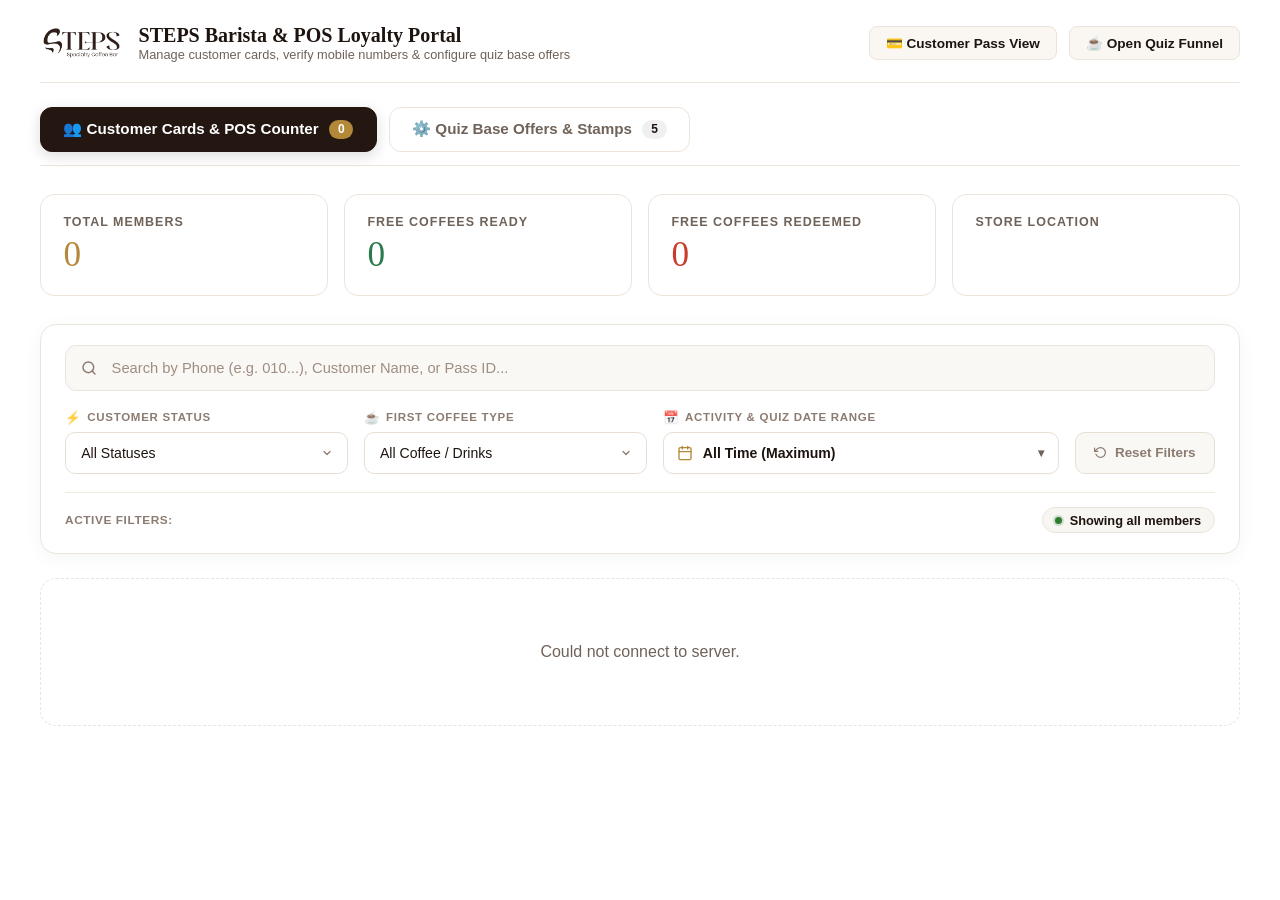
==== admin.html @ a119cd67 "feat: STEPS Coffee Bar Quiz Funnel & Loyalty Portal production codebase" ====
<!doctype html>
<html lang="en">
<head>
    <meta charset="utf-8">
    <meta name="viewport" content="width=device-width, initial-scale=1, maximum-scale=1, viewport-fit=cover">
    <meta name="apple-mobile-web-app-capable" content="yes">
    <meta name="theme-color" content="#ffffff">
    <title>Barista POS & Loyalty Admin | STEPS Coffee</title>
    <link rel="icon" type="image/png" href="assets/images/favicon.png">
    <style>
        :root {
            --bg: #ffffff;
            --surface: #ffffff;
            --surface-hover: #faf7f2;
            --surface-card: #ffffff;
            --border: #ece4da;
            --gold: #b38838;
            --gold-light: #dfba73;
            --gold-gradient: linear-gradient(135deg, #dfba73 0%, #c5a059 50%, #9e7a36 100%);
            --text: #1e140f;
            --text-muted: #6f6259;
            --green: #2b7a4b;
            --red: #c93b2b;
            --sans: Inter, -apple-system, BlinkMacSystemFont, "Segoe UI", Roboto, Helvetica, Arial, sans-serif;
            --serif: Georgia, "Times New Roman", serif;
        }

        * { box-sizing: border-box; margin: 0; padding: 0; }
        html {
            width: 100%;
            max-width: 100vw;
            overflow-x: hidden;
        }
        body {
            font-family: var(--sans);
            background: var(--bg);
            color: var(--text);
            min-height: 100vh;
            padding: 1.5rem;
            width: 100%;
            max-width: 100vw;
            overflow-x: hidden;
            -webkit-font-smoothing: antialiased;
        }

        .admin-header {
            max-width: 1200px;
            margin: 0 auto 1.5rem;
            display: flex;
            align-items: center;
            justify-content: space-between;
            flex-wrap: wrap;
            gap: 1rem;
            padding-bottom: 1.25rem;
            border-bottom: 1px solid var(--border);
        }

        .admin-brand {
            display: flex;
            align-items: center;
            gap: 1rem;
        }

        .admin-brand img {
            height: 36px;
            width: auto;
            max-width: 120px;
            object-fit: contain;
            display: block;
        }

        .admin-brand h1 {
            font-size: 1.25rem;
            font-weight: 700;
            color: var(--text);
            font-family: var(--serif);
        }

        .admin-brand p {
            font-size: .8rem;
            color: var(--text-muted);
        }

        .admin-top-actions {
            display: flex;
            align-items: center;
            gap: .75rem;
        }

        .nav-btn {
            display: inline-flex;
            align-items: center;
            gap: .4rem;
            padding: .5rem 1rem;
            border-radius: 8px;
            border: 1.5px solid var(--border);
            background: #faf7f2;
            color: var(--text);
            text-decoration: none;
            font-size: .85rem;
            font-weight: 600;
            transition: all 180ms ease;
        }

        .nav-btn:hover {
            background: #f1ebe3;
            border-color: var(--gold);
        }

        /* Mode Tab Navigation */
        .admin-tabs-nav {
            max-width: 1200px;
            margin: 0 auto 1.75rem;
            display: flex;
            gap: .75rem;
            border-bottom: 1px solid var(--border);
            padding-bottom: .85rem;
        }

        .tab-btn {
            display: inline-flex;
            align-items: center;
            gap: .65rem;
            padding: .75rem 1.4rem;
            border-radius: 12px;
            background: var(--surface);
            border: 1.5px solid var(--border);
            color: var(--text-muted);
            font-size: .95rem;
            font-weight: 700;
            cursor: pointer;
            transition: all 200ms ease;
        }

        .tab-btn:hover {
            color: var(--text);
            border-color: var(--gold);
            background: #faf7f2;
        }

        .tab-btn.is-active {
            background: #241711;
            border-color: #241711;
            color: #ffffff;
            box-shadow: 0 4px 14px rgba(36, 23, 17, 0.15);
        }

        .tab-pill-badge {
            padding: .15rem .55rem;
            border-radius: 99px;
            font-size: .75rem;
            font-weight: 800;
            background: rgba(0, 0, 0, 0.06);
            color: var(--text);
        }

        .tab-btn.is-active .tab-pill-badge {
            background: var(--gold);
            color: #ffffff;
        }

        /* Stats Bar */
        .stats-grid {
            max-width: 1200px;
            margin: 0 auto 1.75rem;
            display: grid;
            grid-template-columns: repeat(auto-fit, minmax(220px, 1fr));
            gap: 1rem;
        }

        .stat-card {
            background: var(--surface);
            border: 1px solid var(--border);
            border-radius: 14px;
            padding: 1.25rem 1.4rem;
        }

        .stat-card .label {
            font-size: .78rem;
            font-weight: 600;
            letter-spacing: .08em;
            color: var(--text-muted);
            text-transform: uppercase;
        }

        .stat-card .value {
            font-family: var(--serif);
            font-size: 2.2rem;
            color: var(--gold);
            margin-top: .35rem;
        }

        /* Search Section */
        .search-container {
            max-width: 1200px;
            margin: 0 auto 1.5rem;
        }

        .search-box {
            position: relative;
            width: 100%;
        }

        .search-box input {
            width: 100%;
            height: 46px;
            padding: .65rem 2.85rem .65rem 2.85rem;
            background: #faf8f5;
            border: 1px solid #ebe4dc;
            border-radius: 11px;
            color: var(--text);
            font-size: .95rem;
            font-family: inherit;
            transition: all 200ms ease;
            box-sizing: border-box;
        }

        .search-box input:focus {
            outline: none;
            background: #ffffff;
            border-color: var(--gold);
            box-shadow: 0 0 0 3px rgba(223, 186, 115, 0.2);
        }

        .search-box input::placeholder {
            color: #9e8e82;
            font-size: .92rem;
        }

        .search-icon-wrap {
            position: absolute;
            top: 50%;
            left: 1rem;
            transform: translateY(-50%);
            display: flex;
            align-items: center;
            justify-content: center;
            color: #8c7b70;
            pointer-events: none;
        }

        .search-clear-btn {
            position: absolute;
            top: 50%;
            right: .85rem;
            transform: translateY(-50%);
            width: 24px;
            height: 24px;
            border-radius: 50%;
            border: none;
            background: #ece4da;
            color: #6f6259;
            font-size: .75rem;
            cursor: pointer;
            display: none;
            align-items: center;
            justify-content: center;
            line-height: 1;
            transition: all 150ms ease;
        }

        .search-clear-btn:hover {
            background: var(--espresso);
            color: #ffffff;
        }

        /* Members List */
        .members-container {
            max-width: 1200px;
            margin: 0 auto;
            display: grid;
            gap: 1.25rem;
        }

        .member-card {
            background: var(--surface);
            border: 1px solid var(--border);
            border-radius: 16px;
            padding: 1.5rem;
            display: grid;
            gap: 1.25rem;
            transition: border-color 200ms ease;
        }

        .member-card:hover {
            border-color: rgba(223, 186, 115, 0.4);
        }

        .member-header {
            display: flex;
            align-items: flex-start;
            justify-content: space-between;
            gap: 1.25rem;
            padding-bottom: 1rem;
            border-bottom: 1px solid var(--border);
        }

        .member-header-left {
            display: flex;
            align-items: flex-start;
            gap: .75rem;
            flex: 1;
            min-width: 0;
        }

        .customer-chk-wrap {
            display: flex;
            align-items: center;
            justify-content: center;
            padding-top: .35rem;
            flex-shrink: 0;
        }

        .customer-chk {
            width: 18px;
            height: 18px;
            cursor: pointer;
            accent-color: var(--gold);
        }

        .member-avatar {
            width: 44px;
            height: 44px;
            border-radius: 50%;
            background: var(--surface-hover);
            border: 1px solid var(--border);
            display: grid;
            place-items: center;
            font-size: 1.35rem;
            flex-shrink: 0;
        }

        .member-name-block {
            flex: 1;
            min-width: 0;
        }

        .member-name-row {
            display: flex;
            align-items: center;
            gap: .6rem;
            flex-wrap: wrap;
        }

        .member-name-block h2 {
            font-size: 1.2rem;
            font-weight: 700;
            color: var(--text);
            margin: 0;
        }

        .member-name-row {
            display: flex;
            align-items: center;
            gap: .65rem;
            flex-wrap: wrap;
        }

        .member-name-block h2 {
            font-size: 1.2rem;
            font-weight: 700;
            color: var(--text);
            margin: 0;
            letter-spacing: -.01em;
        }

        .badge-status-pill {
            font-size: .75rem;
            font-weight: 700;
            display: inline-flex;
            align-items: center;
            gap: .3rem;
            padding: .2rem .55rem;
            border-radius: 99px;
            letter-spacing: .02em;
        }

        .badge-status-pill.active {
            background: #eef9f2;
            color: #1e7e34;
            border: 1px solid #c3e6cb;
        }

        .badge-status-pill.pending {
            background: #fff8eb;
            color: #b38838;
            border: 1px solid #f2dfba;
        }

        .badge-status-pill.banned {
            background: #fff2f0;
            color: #c53020;
            border: 1px solid #ffccc7;
        }

        .member-meta {
            display: flex;
            align-items: center;
            flex-wrap: wrap;
            gap: .45rem;
            margin-top: .45rem;
        }

        .meta-pill {
            display: inline-flex;
            align-items: center;
            gap: .35rem;
            font-size: .76rem;
            padding: .22rem .55rem;
            border-radius: 6px;
            background: #faf7f2;
            border: 1px solid var(--border);
            color: var(--text);
            font-weight: 500;
            white-space: nowrap;
        }

        .meta-pill.phone {
            color: #93712b;
            font-weight: 700;
            background: #fdfaf3;
            border-color: rgba(197, 160, 89, 0.4);
        }

        .meta-pill.pass code {
            font-family: monospace;
            font-weight: 700;
            color: var(--text);
            background: #ffffff;
            padding: .05rem .35rem;
            border-radius: 4px;
            border: 1px solid rgba(0, 0, 0, 0.08);
        }

        .meta-pill.quiz-date {
            color: var(--text-muted);
        }

        .meta-pill.active-date {
            background: #eef9f2;
            border-color: #c3e6cb;
            color: #1e7e34;
            font-weight: 600;
        }

        .member-header-right {
            display: flex;
            align-items: center;
            gap: .65rem;
            flex-shrink: 0;
        }

        .badge-drink {
            display: inline-flex;
            align-items: center;
            gap: .4rem;
            padding: .3rem .75rem;
            border-radius: 99px;
            background: rgba(223, 186, 115, 0.12);
            border: 1px solid rgba(223, 186, 115, 0.3);
            font-size: .82rem;
            color: var(--gold-light);
            font-weight: 500;
        }

        /* Stamps Management Matrix */
        .stamps-barista-grid {
            display: grid;
            grid-template-columns: repeat(auto-fit, minmax(180px, 1fr));
            gap: .85rem;
        }

        .stamp-control-box {
            background: #faf7f2;
            border: 1.5px solid var(--border);
            border-radius: 12px;
            padding: 1rem;
            display: flex;
            flex-direction: column;
            gap: .5rem;
            transition: all 180ms ease;
        }

        .stamp-control-box.is-available {
            border-color: var(--gold);
            background: #fffdfa;
        }

        .stamp-control-box.is-redeemed {
            opacity: .65;
            background: #f5f0e8;
        }

        .stamp-header-row {
            display: flex;
            align-items: center;
            justify-content: space-between;
            gap: .5rem;
        }

        .stamp-title-text {
            font-size: .86rem;
            font-weight: 700;
            color: var(--text);
            font-family: var(--serif);
        }

        .stamp-status-badge {
            font-size: .64rem;
            font-weight: 800;
            padding: .15rem .45rem;
            border-radius: 99px;
            text-transform: uppercase;
            letter-spacing: .06em;
        }

        .badge-available {
            background: rgba(223, 186, 115, 0.2);
            color: var(--gold);
            border: 1px solid rgba(223, 186, 115, 0.4);
        }

        .badge-locked {
            background: rgba(255, 255, 255, 0.05);
            color: var(--text-muted);
        }

        .badge-redeemed {
            background: rgba(224, 91, 73, 0.2);
            color: #ff7e67;
            border: 1px solid rgba(224, 91, 73, 0.35);
        }

        .stamp-desc-text {
            font-size: .74rem;
            color: var(--text-muted);
            line-height: 1.3;
        }

        /* Action Buttons */
        .stamp-actions-row {
            display: flex;
            gap: .4rem;
            margin-top: auto;
        }

        .btn-action {
            flex: 1;
            padding: .45rem .5rem;
            border-radius: 8px;
            border: none;
            font-size: .75rem;
            font-weight: 600;
            cursor: pointer;
            transition: opacity 150ms ease, transform 150ms ease;
        }

        .btn-action:hover {
            opacity: .9;
            transform: translateY(-1px);
        }

        .btn-redeem {
            background: var(--red);
            color: #fff;
        }

        .btn-unlock {
            background: var(--gold);
            color: #170e0a;
        }

        .btn-reset {
            background: #f1eae0;
            color: var(--text-muted);
            border: 1px solid var(--border);
        }

        /* Member Footer Quick Bar */
        .member-footer-actions {
            display: flex;
            align-items: center;
            justify-content: space-between;
            flex-wrap: wrap;
            gap: .8rem;
            padding-top: .5rem;
        }

        .btn-quick-stamp {
            display: inline-flex;
            align-items: center;
            gap: .5rem;
            padding: .6rem 1.1rem;
            border-radius: 10px;
            background: var(--gold);
            color: #170e0a;
            font-size: .85rem;
            font-weight: 700;
            border: none;
            cursor: pointer;
        }

        .btn-view-card {
            font-size: .84rem;
            color: var(--gold);
            text-decoration: none;
            background: none;
            border: none;
            cursor: pointer;
            font-weight: 600;
            transition: opacity 150ms ease;
        }

        .btn-view-card:hover {
            opacity: 0.8;
            text-decoration: none;
        }

        /* Filters Panel — High-End Boutique Analytics Toolbar */
        .filters-panel {
            max-width: 1200px;
            margin: 0 auto 1.5rem;
            background: #ffffff;
            border: 1px solid #ebe5dc;
            border-radius: 16px;
            padding: 1.25rem 1.5rem;
            display: flex;
            flex-direction: column;
            gap: 1.15rem;
            box-shadow: 0 4px 20px rgba(36, 23, 17, 0.04);
            transition: box-shadow 200ms ease;
        }

        .filter-controls-row {
            display: grid;
            grid-template-columns: minmax(170px, 1fr) minmax(180px, 1fr) minmax(260px, 1.4fr) auto;
            align-items: flex-end;
            gap: 1rem;
        }

        .filter-field {
            display: flex;
            flex-direction: column;
            gap: .4rem;
        }

        .filter-field label {
            font-size: .72rem;
            font-weight: 700;
            color: #8c7b70;
            text-transform: uppercase;
            letter-spacing: .06em;
            display: flex;
            align-items: center;
            gap: .35rem;
            min-height: 1rem;
        }

        .filter-field label .label-icon {
            font-size: .78rem;
            opacity: 0.9;
        }

        .filter-reset-spacer {
            visibility: hidden;
            user-select: none;
        }

        .filter-select {
            height: 42px;
            padding: 0 2.2rem 0 .95rem;
            border-radius: 10px;
            border: 1px solid #e7dfd4;
            background-color: #ffffff;
            background-image: url("data:image/svg+xml,%3Csvg xmlns='http://www.w3.org/2000/svg' width='12' height='12' viewBox='0 0 24 24' fill='none' stroke='%238c7b70' stroke-width='2.5' stroke-linecap='round' stroke-linejoin='round'%3E%3Cpolyline points='6 9 12 15 18 9'%3E%3C/polyline%3E%3C/svg%3E");
            background-repeat: no-repeat;
            background-position: right .85rem center;
            appearance: none;
            -webkit-appearance: none;
            color: var(--text);
            font-size: .88rem;
            font-weight: 500;
            font-family: inherit;
            outline: none;
            transition: all 180ms ease;
            box-sizing: border-box;
            cursor: pointer;
        }

        .filter-select:hover {
            border-color: #d8cdbe;
            background-color: #faf8f5;
        }

        .filter-select:focus {
            border-color: var(--gold);
            background-color: #ffffff;
            box-shadow: 0 0 0 3px rgba(197, 160, 89, 0.16);
        }

        .btn-clear-filters {
            height: 42px;
            padding: 0 1.15rem;
            border-radius: 10px;
            border: 1px solid #e7dfd4;
            background: #faf8f5;
            color: #8c7b70;
            font-size: .84rem;
            font-weight: 600;
            cursor: pointer;
            transition: all 180ms ease;
            white-space: nowrap;
            display: inline-flex;
            align-items: center;
            gap: .5rem;
            justify-content: center;
            box-sizing: border-box;
        }

        .btn-clear-filters:hover {
            color: var(--text);
            background: #f1ece4;
            border-color: #c5a059;
            transform: translateY(-1px);
        }

        .btn-clear-filters.has-active-filters {
            background: #fdf6ea;
            border-color: #dfba73;
            color: #8c6a2e;
            font-weight: 700;
        }

        .filter-summary-bar {
            display: flex;
            align-items: center;
            justify-content: space-between;
            gap: 1rem;
            flex-wrap: wrap;
            padding-top: .85rem;
            border-top: 1px solid #f0eae1;
        }

        .active-chips-wrap {
            display: flex;
            align-items: center;
            gap: .55rem;
            flex-wrap: wrap;
        }

        .summary-bar-label {
            font-size: .74rem;
            font-weight: 700;
            color: #8c7b70;
            text-transform: uppercase;
            letter-spacing: .05em;
        }

        .filter-chip-pill {
            display: inline-flex;
            align-items: center;
            gap: .35rem;
            padding: .25rem .65rem;
            border-radius: 99px;
            font-size: .78rem;
            font-weight: 500;
            background: #f8f5f0;
            color: #5c4e44;
            border: 1px solid #ebe4db;
            transition: all 150ms ease;
        }

        .filter-chip-pill.is-active {
            background: #fdf6ea;
            border-color: #dfba73;
            color: #8c6a2e;
            font-weight: 600;
        }

        .filter-count-badge {
            display: inline-flex;
            align-items: center;
            gap: .45rem;
            padding: .3rem .8rem;
            background: #f8f6f2;
            border: 1px solid #ebe4dc;
            border-radius: 99px;
            font-size: .8rem;
            font-weight: 600;
            color: var(--text);
            margin-left: auto;
        }

        .count-pulse-dot {
            width: 7px;
            height: 7px;
            border-radius: 50%;
            background: #2e7d32;
            box-shadow: 0 0 0 2px rgba(46, 125, 50, 0.2);
        }

        /* ========================================================
           META ADS / OIA STYLE PERFORMANCE CALENDAR PICKER
           ======================================================== */
        .perf-calendar-wrapper {
            position: relative;
            display: inline-block;
            width: 100%;
        }

        .perf-calendar-trigger {
            width: 100%;
            height: 42px;
            display: flex;
            align-items: center;
            justify-content: space-between;
            gap: .65rem;
            padding: 0 .85rem;
            background: #ffffff;
            border: 1px solid #e7dfd4;
            border-radius: 10px;
            font-family: inherit;
            font-size: .88rem;
            font-weight: 600;
            color: var(--text);
            cursor: pointer;
            transition: all 180ms ease;
            text-align: left;
            box-shadow: 0 1px 3px rgba(0,0,0,0.02);
            user-select: none;
            box-sizing: border-box;
        }

        .perf-calendar-trigger:hover, .perf-calendar-trigger.is-open {
            border-color: var(--gold);
            box-shadow: 0 0 0 3px rgba(223, 186, 115, 0.2);
        }

        .perf-cal-trigger-left {
            display: flex;
            align-items: center;
            gap: .6rem;
            flex: 1;
            min-width: 0;
        }

        .perf-cal-icon {
            width: 16px;
            height: 16px;
            color: var(--gold);
            flex-shrink: 0;
        }

        .perf-cal-label {
            flex: 1;
            white-space: nowrap;
            overflow: hidden;
            text-overflow: ellipsis;
            font-weight: 600;
        }

        .perf-cal-trigger-right {
            display: flex;
            align-items: center;
            gap: .45rem;
            flex-shrink: 0;
        }

        .perf-cal-chevron {
            font-size: .75rem;
            color: var(--text-muted);
            transition: transform 200ms ease;
            flex-shrink: 0;
        }

        .perf-calendar-trigger.is-open .perf-cal-chevron {
            transform: rotate(180deg);
        }

        .perf-cal-reset-btn {
            border: 1px solid rgba(201, 59, 43, 0.25);
            background: #fff2f0;
            color: var(--red);
            padding: .15rem .55rem;
            border-radius: 6px;
            display: inline-flex;
            align-items: center;
            gap: .25rem;
            font-size: .72rem;
            font-weight: 700;
            cursor: pointer;
            transition: all 150ms ease;
            white-space: nowrap;
            user-select: none;
        }

        .perf-cal-reset-btn:hover {
            background: var(--red);
            color: #ffffff;
            border-color: var(--red);
        }

        /* Floating Solid Popover Panel */
        .perf-calendar-popover {
            position: absolute;
            top: calc(100% + 8px);
            left: 0;
            z-index: 1000;
            background: #ffffff;
            border: 1px solid var(--border);
            border-radius: 18px;
            box-shadow: 0 20px 48px rgba(36, 23, 17, 0.16), 0 4px 12px rgba(0,0,0,0.06);
            display: flex;
            overflow: hidden;
            animation: popoverFadeIn 180ms ease-out;
        }

        @keyframes popoverFadeIn {
            from { opacity: 0; transform: translateY(-6px); }
            to { opacity: 1; transform: translateY(0); }
        }

        /* Sidebar Presets */
        .perf-cal-sidebar {
            width: 160px;
            flex-shrink: 0;
            background: #faf7f2;
            border-right: 1px solid var(--border);
            padding: .85rem;
            display: flex;
            flex-direction: column;
            gap: .3rem;
        }

        .perf-cal-sidebar-title {
            font-size: .72rem;
            font-weight: 700;
            text-transform: uppercase;
            letter-spacing: .08em;
            color: var(--text-muted);
            margin-bottom: .4rem;
            padding: 0 .4rem;
        }

        .perf-preset-btn {
            text-align: left;
            padding: .5rem .75rem;
            border-radius: 8px;
            border: 1px solid transparent;
            background: transparent;
            font-size: .8rem;
            font-weight: 500;
            color: var(--text);
            cursor: pointer;
            transition: all 140ms ease;
        }

        .perf-preset-btn:hover {
            background: #f1eae0;
            color: #170e0a;
        }

        .perf-preset-btn.is-active {
            background: #241711;
            color: #ffffff;
            font-weight: 600;
            border-color: #241711;
        }

        /* Calendar Main Area */
        .perf-cal-main {
            padding: 1.1rem 1.25rem;
            display: flex;
            flex-direction: column;
            gap: 1rem;
            background: #ffffff;
        }

        .perf-cal-months-nav {
            display: flex;
            align-items: flex-start;
            gap: .75rem;
            position: relative;
        }

        .perf-nav-btn {
            width: 32px;
            height: 32px;
            border-radius: 8px;
            border: 1px solid var(--border);
            background: #ffffff;
            color: var(--text);
            font-size: 1.2rem;
            display: flex;
            align-items: center;
            justify-content: center;
            cursor: pointer;
            transition: all 140ms ease;
            margin-top: .3rem;
            flex-shrink: 0;
        }

        .perf-nav-btn:hover {
            border-color: var(--gold);
            background: #faf7f2;
        }

        .perf-months-container {
            display: flex;
            gap: 1.5rem;
        }

        .perf-month-block {
            width: 228px;
        }

        .perf-month-title {
            text-align: center;
            font-family: var(--serif);
            font-size: .95rem;
            font-weight: 700;
            color: var(--text);
            margin-bottom: .85rem;
        }

        .perf-weekdays-row {
            display: grid;
            grid-template-columns: repeat(7, 1fr);
            text-align: center;
            font-size: .72rem;
            font-weight: 700;
            color: var(--text-muted);
            margin-bottom: .4rem;
        }

        .perf-days-grid {
            display: grid;
            grid-template-columns: repeat(7, 1fr);
            row-gap: 2px;
        }

        .perf-day-cell {
            aspect-ratio: 1;
            height: 32px;
            display: flex;
            align-items: center;
            justify-content: center;
            font-size: .8rem;
            font-weight: 500;
            color: var(--text);
            border-radius: 0;
            cursor: pointer;
            user-select: none;
            transition: background-color 100ms ease;
            position: relative;
        }

        .perf-day-cell:hover:not(.disabled) {
            background: #f5eedf;
        }

        .perf-day-cell.other-month {
            visibility: hidden;
        }

        .perf-day-cell.disabled {
            opacity: .28;
            cursor: not-allowed;
            pointer-events: none;
        }

        .perf-day-cell.today-marker::after {
            content: '';
            position: absolute;
            bottom: 3px;
            width: 4px;
            height: 4px;
            border-radius: 50%;
            background: var(--gold);
        }

        .perf-day-cell.range-start {
            background: var(--gold) !important;
            color: #ffffff !important;
            font-weight: 700;
            border-top-left-radius: 8px;
            border-bottom-left-radius: 8px;
        }

        .perf-day-cell.range-end {
            background: var(--gold) !important;
            color: #ffffff !important;
            font-weight: 700;
            border-top-right-radius: 8px;
            border-bottom-right-radius: 8px;
        }

        .perf-day-cell.range-single {
            background: var(--gold) !important;
            color: #ffffff !important;
            font-weight: 700;
            border-radius: 8px;
        }

        .perf-day-cell.range-mid {
            background: rgba(223, 186, 115, 0.22);
            color: #241711;
        }

        /* Footer Summary & Controls */
        .perf-cal-footer {
            display: flex;
            align-items: center;
            justify-content: space-between;
            gap: 1rem;
            padding-top: .85rem;
            border-top: 1px solid var(--border);
            margin-top: .25rem;
        }

        .perf-cal-summary {
            font-size: .78rem;
            font-weight: 600;
            color: var(--text-muted);
        }

        .perf-cal-actions {
            display: flex;
            align-items: center;
            gap: .5rem;
        }

        .perf-btn-cancel {
            padding: .45rem .85rem;
            border-radius: 8px;
            border: 1px solid var(--border);
            background: #ffffff;
            font-size: .78rem;
            font-weight: 600;
            color: var(--text-muted);
            cursor: pointer;
        }

        .perf-btn-cancel:hover {
            background: #faf7f2;
            color: var(--text);
        }

        .perf-btn-apply {
            padding: .45rem 1.15rem;
            border-radius: 8px;
            border: none;
            background: #241711;
            color: #ffffff;
            font-size: .78rem;
            font-weight: 700;
            cursor: pointer;
            box-shadow: 0 2px 6px rgba(36, 23, 17, 0.2);
            transition: background 150ms ease;
        }

        .perf-btn-apply:hover {
            background: var(--gold);
            color: #170e0a;
        }

        /* ========================================================
           TIMESTAMPS & ACTIVITY TIMELINE DRAWER STYLES
           ======================================================== */
        .stamp-time-tags-group {
            display: flex;
            flex-direction: column;
            gap: .3rem;
            margin: .3rem 0 .35rem;
            width: 100%;
        }

        .stamp-time-tag {
            font-size: .72rem;
            font-weight: 600;
            padding: .25rem .5rem;
            border-radius: 6px;
            display: flex;
            align-items: center;
            gap: .3rem;
            width: 100%;
            box-sizing: border-box;
            line-height: 1.35;
        }

        .stamp-time-tag.redeemed {
            background: rgba(224, 91, 73, 0.12);
            color: var(--red);
            border: 1px solid rgba(224, 91, 73, 0.3);
        }

        .stamp-time-tag.available,
        .stamp-time-tag.unlocked {
            background: rgba(223, 186, 115, 0.18);
            color: #93712b;
            border: 1px solid rgba(223, 186, 115, 0.4);
        }

        .stamp-time-tag.locked {
            background: #ede6dd;
            color: var(--text-muted);
            border: 1px solid var(--border);
        }

        .btn-toggle-timeline {
            display: inline-flex;
            align-items: center;
            gap: .4rem;
            background: #faf7f2;
            border: 1px solid var(--border);
            padding: .45rem .85rem;
            border-radius: 8px;
            font-size: .78rem;
            font-weight: 600;
            color: var(--text);
            cursor: pointer;
            transition: all 150ms ease;
        }

        .btn-toggle-timeline:hover {
            background: #f1eae0;
            border-color: var(--gold);
        }

        .member-timeline-drawer {
            display: none;
            background: #faf7f2;
            border: 1px solid var(--border);
            border-radius: 12px;
            padding: 1.25rem;
            margin-top: .75rem;
            grid-column: 1 / -1;
            animation: fadeIn 200ms ease;
        }

        .member-timeline-drawer.is-open {
            display: block;
        }

        .timeline-drawer-header {
            display: flex;
            align-items: center;
            justify-content: space-between;
            font-size: .82rem;
            font-weight: 700;
            color: var(--text);
            margin-bottom: .85rem;
            padding-bottom: .5rem;
            border-bottom: 1px dashed var(--border);
        }

        .timeline-track {
            display: flex;
            flex-direction: column;
            gap: .75rem;
            position: relative;
            padding-left: 1.2rem;
        }

        .timeline-track::before {
            content: '';
            position: absolute;
            left: 6px;
            top: 6px;
            bottom: 6px;
            width: 2px;
            background: var(--border);
        }

        .timeline-node {
            position: relative;
            display: flex;
            flex-direction: column;
            gap: .2rem;
        }

        .timeline-node::before {
            content: '';
            position: absolute;
            left: -1.2rem;
            top: 5px;
            width: 10px;
            height: 10px;
            border-radius: 50%;
            background: var(--gold);
            border: 2px solid #ffffff;
            box-shadow: 0 0 0 1px var(--border);
        }

        .timeline-node.done::before {
            background: var(--green);
        }

        .timeline-node.pending::before {
            background: var(--border);
        }

        .timeline-title {
            font-size: .8rem;
            font-weight: 700;
            color: var(--text);
            display: flex;
            align-items: center;
            gap: .5rem;
        }

        .timeline-time {
            font-size: .74rem;
            color: var(--text-muted);
        }

        /* Mobile Responsiveness */
        @media (max-width: 768px) {
            .perf-calendar-popover {
                flex-direction: column;
                width: 95vw;
                left: 50%;
                transform: translateX(-50%);
                max-height: 85vh;
                overflow-y: auto;
            }
            .perf-cal-sidebar {
                width: 100%;
                border-right: none;
                border-bottom: 1px solid var(--border);
                display: grid;
                grid-template-columns: repeat(3, 1fr);
                gap: .3rem;
            }
            .perf-cal-sidebar-title {
                grid-column: 1 / -1;
            }
            .perf-months-container {
                flex-direction: column;
            }
        }

        /* Member Card Enhancements: Banned & Date */
        .member-card.is-banned {
            background: #fffafa;
            border-color: rgba(224, 91, 73, 0.4);
            box-shadow: 0 4px 14px rgba(224, 91, 73, 0.08);
        }

        .member-created-date {
            display: inline-flex;
            align-items: center;
            gap: .35rem;
            font-size: .78rem;
            color: var(--text-muted);
            background: #faf7f2;
            padding: .25rem .55rem;
            border-radius: 6px;
            border: 1px solid var(--border);
            font-weight: 500;
        }

        .badge-banned-pill {
            display: inline-flex;
            align-items: center;
            gap: .35rem;
            padding: .3rem .65rem;
            border-radius: 99px;
            background: rgba(224, 91, 73, 0.15);
            color: var(--red);
            border: 1px solid rgba(224, 91, 73, 0.4);
            font-size: .75rem;
            font-weight: 800;
            letter-spacing: .04em;
            text-transform: uppercase;
        }

        /* Customer Management Action Dropdown Styles */
        .customer-actions-dropdown {
            position: relative;
            display: inline-block;
        }

        .btn-customer-dropdown-trigger {
            display: inline-flex;
            align-items: center;
            gap: .4rem;
            padding: .4rem .85rem;
            background: #faf7f2;
            border: 1.5px solid var(--border);
            border-radius: 99px;
            font-size: .82rem;
            font-weight: 700;
            color: var(--text);
            cursor: pointer;
            transition: all 180ms ease;
            white-space: nowrap;
            box-sizing: border-box;
        }

        .btn-customer-dropdown-trigger:hover,
        .btn-customer-dropdown-trigger.is-active {
            border-color: var(--gold);
            background: #ffffff;
            box-shadow: 0 2px 8px rgba(197, 160, 89, 0.2);
            color: var(--gold);
        }

        .dropdown-chevron {
            font-size: .75rem;
            transition: transform 180ms ease;
        }

        .btn-customer-dropdown-trigger.is-active .dropdown-chevron {
            transform: rotate(180deg);
        }

        .customer-dropdown-menu {
            display: none;
            position: absolute;
            top: calc(100% + 6px);
            right: 0;
            min-width: 235px;
            background: #ffffff;
            border: 1px solid rgba(0, 0, 0, 0.08);
            border-radius: 12px;
            box-shadow: 0 10px 30px rgba(36, 23, 17, 0.16), 0 2px 6px rgba(0, 0, 0, 0.04);
            padding: .35rem;
            z-index: 150;
            animation: dropdownFadeIn 140ms cubic-bezier(0.16, 1, 0.3, 1);
        }

        .customer-dropdown-menu.is-open {
            display: block;
        }

        @keyframes dropdownFadeIn {
            from {
                opacity: 0;
                transform: translateY(-6px);
            }
            to {
                opacity: 1;
                transform: translateY(0);
            }
        }

        .dropdown-item {
            width: 100%;
            display: flex;
            align-items: center;
            gap: .65rem;
            padding: .5rem .7rem;
            border: none;
            background: transparent;
            border-radius: 8px;
            text-align: left;
            cursor: pointer;
            transition: background 120ms ease, color 120ms ease;
            box-sizing: border-box;
            color: var(--text);
        }

        .dropdown-item:hover {
            background: #faf7f2;
        }

        .dropdown-item-icon {
            font-size: .95rem;
            flex-shrink: 0;
            width: 20px;
            text-align: center;
        }

        .dropdown-item-content {
            display: flex;
            flex-direction: column;
            gap: .1rem;
            min-width: 0;
        }

        .dropdown-item-title {
            font-size: .8rem;
            font-weight: 700;
            color: var(--text);
            line-height: 1.25;
        }

        .dropdown-item-desc {
            font-size: .67rem;
            color: var(--text-muted);
            line-height: 1.2;
        }

        .dropdown-divider {
            height: 1px;
            background: var(--border);
            margin: .3rem 0;
        }

        .dropdown-item.item-ban:hover {
            background: #fff2f0;
        }
        .dropdown-item.item-ban:hover .dropdown-item-title {
            color: #cf1322;
        }

        .dropdown-item.item-unban:hover {
            background: #f6ffed;
        }
        .dropdown-item.item-unban:hover .dropdown-item-title {
            color: #389e0d;
        }

        .dropdown-item.item-delete:hover {
            background: #fff1f0;
        }
        .dropdown-item.item-delete:hover .dropdown-item-title {
            color: var(--red);
        }

        /* Legacy customer actions fallback */
        .member-admin-actions {
            display: flex;
            align-items: center;
            gap: .5rem;
            flex-wrap: wrap;
        }

        .btn-customer-action {
            display: inline-flex;
            align-items: center;
            gap: .4rem;
            padding: .4rem .75rem;
            border-radius: 8px;
            font-size: .76rem;
            font-weight: 700;
            cursor: pointer;
            transition: all 150ms ease;
            border: 1px solid transparent;
        }

        .btn-customer-action.btn-ban {
            background: #fff2f0;
            color: #c53020;
            border-color: #ffccc7;
        }
        .btn-customer-action.btn-ban:hover {
            background: #c53020;
            color: #ffffff;
            border-color: #c53020;
        }

        .btn-customer-action.btn-unban {
            background: #f6ffed;
            color: #389e0d;
            border-color: #b7eb8f;
        }
        .btn-customer-action.btn-unban:hover {
            background: #389e0d;
            color: #ffffff;
            border-color: #389e0d;
        }

        .btn-customer-action.btn-delete {
            background: #fafafa;
            color: #595959;
            border-color: #d9d9d9;
        }
        .btn-customer-action.btn-delete:hover {
            background: #241711;
            color: #ffffff;
            border-color: #241711;
        }

        .btn-customer-action.btn-update-offers {
            background: #f0f7ff;
            color: #0958d9;
            border-color: #91caff;
        }
        .btn-customer-action.btn-update-offers:hover {
            background: #0958d9;
            color: #ffffff;
            border-color: #0958d9;
        }

        .btn-customer-action.btn-history {
            background: #fffbe6;
            color: #ad6800;
            border-color: #ffe58f;
        }
        .btn-customer-action.btn-history:hover {
            background: #ad6800;
            color: #ffffff;
            border-color: #ad6800;
        }

        .badge-history-pill {
            display: inline-flex;
            align-items: center;
            gap: .3rem;
            padding: .2rem .55rem;
            border-radius: 999px;
            background: #fffbe6;
            color: #ad6800;
            border: 1px solid #ffe58f;
            font-size: .72rem;
            font-weight: 700;
        }

        .customer-chk-wrap {
            display: flex;
            align-items: center;
            justify-content: center;
            padding-right: .3rem;
        }
        .customer-chk {
            width: 18px;
            height: 18px;
            cursor: pointer;
            accent-color: var(--gold);
        }

        /* Floating Bulk Actions Bar */
        .bulk-actions-floating-bar {
            position: fixed;
            bottom: 24px;
            left: 50%;
            transform: translateX(-50%);
            background: #241711;
            color: #ffffff;
            padding: .75rem 1.4rem;
            border-radius: 999px;
            box-shadow: 0 14px 35px rgba(0,0,0,0.3);
            display: flex;
            align-items: center;
            gap: 1rem;
            z-index: 1000;
            border: 1px solid rgba(197, 160, 89, 0.4);
            animation: slideUpFloat 200ms ease forwards;
        }
        @keyframes slideUpFloat {
            from { transform: translate(-50%, 20px); opacity: 0; }
            to { transform: translate(-50%, 0); opacity: 1; }
        }
        .bulk-count-badge {
            background: var(--gold);
            color: #241711;
            padding: .2rem .6rem;
            border-radius: 12px;
            font-weight: 800;
            font-size: .8rem;
        }
        .btn-bulk-upgrade {
            background: var(--gold);
            color: #241711;
            border: none;
            padding: .5rem 1rem;
            border-radius: 20px;
            font-weight: 700;
            font-size: .84rem;
            cursor: pointer;
            display: inline-flex;
            align-items: center;
            gap: .4rem;
            transition: all 150ms ease;
        }
        .btn-bulk-upgrade:hover {
            background: #ffffff;
        }
        .btn-bulk-cancel {
            background: transparent;
            border: 1px solid rgba(255,255,255,0.3);
            color: rgba(255,255,255,0.8);
            padding: .5rem .85rem;
            border-radius: 20px;
            font-weight: 600;
            font-size: .8rem;
            cursor: pointer;
        }
        .btn-bulk-cancel:hover {
            border-color: #fff;
            color: #fff;
        }

        /* History Modal Styling */
        .history-modal-box {
            max-width: 650px;
            width: 100%;
            max-height: 85vh;
            display: flex;
            flex-direction: column;
            overflow: hidden;
            padding: 0;
            background: #ffffff;
            border-radius: 16px;
            box-shadow: 0 20px 50px rgba(0,0,0,0.3);
        }
        .history-modal-header {
            padding: 1.25rem 1.5rem;
            border-bottom: 1px solid #ebe5df;
            display: flex;
            justify-content: space-between;
            align-items: center;
            background: #fdfbf9;
        }
        .history-modal-header h3 {
            margin: 0;
            font-size: 1.15rem;
            color: var(--text);
            display: flex;
            align-items: center;
            gap: .5rem;
        }
        .history-modal-body {
            padding: 1.5rem;
            overflow-y: auto;
            display: flex;
            flex-direction: column;
            gap: 1.25rem;
        }
        .history-section-title {
            font-size: .82rem;
            font-weight: 800;
            text-transform: uppercase;
            letter-spacing: .05em;
            color: var(--gold);
            margin-bottom: .6rem;
            display: flex;
            align-items: center;
            gap: .4rem;
        }
        .history-version-card {
            background: #fdfcfb;
            border: 1px solid #ece4dc;
            border-radius: 12px;
            padding: 1.1rem;
            position: relative;
        }
        .history-version-header {
            display: flex;
            justify-content: space-between;
            align-items: center;
            margin-bottom: .75rem;
            flex-wrap: wrap;
            gap: .4rem;
        }
        .history-version-tag {
            background: #241711;
            color: #fff;
            padding: .2rem .55rem;
            border-radius: 6px;
            font-size: .72rem;
            font-weight: 700;
        }
        .history-stamps-grid {
            display: flex;
            flex-direction: column;
            gap: .4rem;
        }
        .history-stamp-row {
            display: flex;
            align-items: center;
            justify-content: space-between;
            background: #ffffff;
            padding: .5rem .75rem;
            border-radius: 8px;
            border: 1px solid #ece5dd;
            font-size: .8rem;
        }
        .history-stamp-left {
            display: flex;
            align-items: center;
            gap: .5rem;
        }
        .history-stamp-icon {
            font-size: 1.1rem;
        }

        /* Confirmation Modal */
        .confirm-modal-backdrop {
            position: fixed;
            inset: 0;
            background: rgba(15, 10, 8, 0.65);
            backdrop-filter: blur(4px);
            display: grid;
            place-items: center;
            z-index: 1000;
            padding: 1rem;
            animation: fadeIn 180ms ease;
        }

        .confirm-modal-box {
            background: #ffffff;
            border: 1.5px solid var(--border);
            border-radius: 18px;
            padding: 2rem;
            max-width: 460px;
            width: 100%;
            text-align: center;
            box-shadow: 0 16px 40px rgba(0, 0, 0, 0.2);
            animation: scaleUp 200ms ease;
        }

        .confirm-modal-icon {
            font-size: 2.6rem;
            margin-bottom: .8rem;
        }

        .confirm-modal-box h3 {
            font-size: 1.35rem;
            color: var(--text);
            font-family: var(--serif);
            margin-bottom: .6rem;
        }

        .confirm-modal-box p {
            font-size: .88rem;
            color: var(--text-muted);
            line-height: 1.5;
            margin-bottom: 1.6rem;
        }

        .confirm-modal-actions {
            display: flex;
            gap: .75rem;
            justify-content: center;
        }

        .btn-modal-cancel {
            flex: 1;
            padding: .75rem 1.2rem;
            border-radius: 10px;
            border: 1px solid var(--border);
            background: #faf7f2;
            color: var(--text);
            font-size: .9rem;
            font-weight: 600;
            cursor: pointer;
        }

        .btn-modal-cancel:hover {
            background: #f1eae0;
        }

        .btn-modal-danger {
            flex: 1;
            padding: .75rem 1.2rem;
            border-radius: 10px;
            border: none;
            background: var(--red);
            color: #ffffff;
            font-size: .9rem;
            font-weight: 700;
            cursor: pointer;
            box-shadow: 0 4px 14px rgba(224, 91, 73, 0.3);
        }

        .btn-modal-danger:hover {
            opacity: .92;
        }

        /* ========================================================
           BASE OFFERS & QUIZ CAMPAIGN SETTINGS PANEL
           ======================================================== */
        .offers-panel-wrap {
            max-width: 1200px;
            margin: 0 auto;
            display: grid;
            gap: 1.75rem;
        }

        .offers-hero-header {
            background: var(--surface);
            border: 1px solid var(--border);
            border-radius: 18px;
            padding: 1.8rem;
            display: flex;
            align-items: center;
            justify-content: space-between;
            flex-wrap: wrap;
            gap: 1.5rem;
        }

        .offers-hero-title h2 {
            font-size: 1.45rem;
            font-weight: 700;
            color: var(--gold-light);
            margin-bottom: .35rem;
        }

        .offers-hero-title p {
            color: var(--text-muted);
            font-size: .88rem;
            line-height: 1.5;
            max-width: 600px;
        }

        .offers-action-buttons {
            display: flex;
            align-items: center;
            gap: .75rem;
            flex-wrap: wrap;
        }

        .btn-add-offer {
            display: inline-flex;
            align-items: center;
            gap: .5rem;
            padding: .75rem 1.4rem;
            border-radius: 12px;
            background: var(--gold-gradient);
            color: #120c09;
            font-size: .92rem;
            font-weight: 700;
            border: none;
            cursor: pointer;
            box-shadow: 0 4px 16px rgba(197, 160, 89, 0.3);
            transition: all 200ms ease;
        }

        .btn-add-offer:hover {
            transform: translateY(-2px);
            box-shadow: 0 6px 20px rgba(197, 160, 89, 0.45);
        }

        .btn-reset-offers {
            display: inline-flex;
            align-items: center;
            gap: .4rem;
            padding: .75rem 1.15rem;
            border-radius: 12px;
            background: transparent;
            color: var(--text-muted);
            border: 1px solid var(--border);
            font-size: .86rem;
            font-weight: 600;
            cursor: pointer;
            transition: all 180ms ease;
        }

        .btn-reset-offers:hover {
            color: #fff;
            border-color: rgba(255, 255, 255, 0.3);
        }

        /* 2-Column Grid: Editor Cards + Live Customer Pass Preview */
        .offers-layout-grid {
            display: grid;
            grid-template-columns: 1.2fr 0.8fr;
            gap: 1.75rem;
            align-items: start;
        }

        .offers-cards-list {
            display: flex;
            flex-direction: column;
            gap: 1rem;
        }

        .offer-edit-card {
            background: var(--surface);
            border: 1.5px solid var(--border);
            border-radius: 16px;
            padding: 1.35rem 1.4rem;
            transition: border-color 200ms ease, box-shadow 200ms ease;
            position: relative;
        }

        .offer-edit-card:hover {
            border-color: rgba(223, 186, 115, 0.45);
        }

        .offer-edit-card.is-welcome {
            border-color: rgba(197, 160, 89, 0.7);
            background: #fffdfa;
        }

        .offer-card-top-row {
            display: flex;
            align-items: center;
            justify-content: space-between;
            margin-bottom: 1rem;
            padding-bottom: .75rem;
            border-bottom: 1px solid var(--border);
        }

        .offer-index-tag {
            display: inline-flex;
            align-items: center;
            gap: .45rem;
            font-size: .76rem;
            font-weight: 800;
            text-transform: uppercase;
            letter-spacing: .08em;
            color: var(--gold);
        }

        .offer-index-tag.welcome {
            color: #79f2af;
        }

        .btn-remove-offer {
            background: transparent;
            border: 1px solid rgba(224, 91, 73, 0.3);
            color: #ff7e67;
            padding: .3rem .65rem;
            border-radius: 8px;
            font-size: .75rem;
            font-weight: 600;
            cursor: pointer;
            transition: all 180ms ease;
        }

        .btn-remove-offer:hover:not(:disabled) {
            background: rgba(224, 91, 73, 0.15);
            border-color: #ff7e67;
        }

        .btn-remove-offer:disabled {
            opacity: .3;
            cursor: not-allowed;
            border-color: var(--border);
            color: var(--text-muted);
        }

        /* Form Controls inside Offer Card */
        .offer-fields-row {
            display: grid;
            grid-template-columns: 80px 1fr 1fr;
            gap: 1rem;
            align-items: start;
        }

        .offer-field-group {
            display: flex;
            flex-direction: column;
            gap: .35rem;
        }

        .offer-field-group label {
            font-size: .74rem;
            font-weight: 700;
            letter-spacing: .06em;
            text-transform: uppercase;
            color: var(--text-muted);
        }

        .offer-icon-wrapper {
            display: flex;
            flex-direction: column;
            align-items: center;
            gap: .4rem;
        }

        .offer-icon-halo {
            width: 48px;
            height: 48px;
            border-radius: 50%;
            background: rgba(223, 186, 115, 0.15);
            border: 1.5px solid var(--gold);
            display: grid;
            place-items: center;
            font-size: 1.6rem;
            box-shadow: 0 4px 12px rgba(0, 0, 0, 0.3);
        }

        .offer-icon-input {
            width: 54px;
            height: 38px;
            text-align: center;
            background: #ffffff;
            border: 1.5px solid var(--border);
            border-radius: 8px;
            color: var(--text);
            font-size: 1.15rem;
        }

        .offer-text-input {
            width: 100%;
            height: 42px;
            padding: .5rem .85rem;
            background: #ffffff;
            border: 1.5px solid var(--border);
            border-radius: 10px;
            color: var(--text);
            font-size: .92rem;
            transition: border-color 180ms ease;
        }

        .offer-text-input:focus {
            outline: none;
            border-color: var(--gold);
            box-shadow: 0 0 0 2px rgba(197, 160, 89, 0.2);
        }

        .offer-text-input:disabled,
        .offer-icon-input:disabled,
        .offer-text-input.is-locked,
        .offer-icon-input.is-locked {
            background: #f4eee3 !important;
            color: #726359 !important;
            cursor: not-allowed;
            border-color: rgba(36, 23, 17, 0.15) !important;
            opacity: 0.95;
            font-weight: 600;
        }

        .badge-offer-locked {
            display: inline-flex;
            align-items: center;
            gap: .35rem;
            background: #fff8eb;
            color: #b38838;
            border: 1px solid #f2dfba;
            padding: .35rem .75rem;
            border-radius: 99px;
            font-size: .75rem;
            font-weight: 700;
            letter-spacing: .02em;
        }

        .offer-locked-notice {
            display: flex;
            align-items: center;
            gap: .65rem;
            background: #ffffff;
            border: 1.5px dashed rgba(197, 160, 89, 0.5);
            border-radius: 12px;
            padding: .75rem 1rem;
            margin-top: .85rem;
            font-size: .8rem;
            color: #554841;
            line-height: 1.45;
        }

        .offer-locked-notice .locked-icon {
            font-size: 1.25rem;
            flex-shrink: 0;
        }

        .offer-locked-notice strong {
            color: var(--text);
        }

        /* Quick Emoji Palette */
        .emoji-picker-bar {
            display: flex;
            align-items: center;
            gap: .3rem;
            flex-wrap: wrap;
            margin-top: .75rem;
            padding-top: .75rem;
            border-top: 1px dashed var(--border);
        }

        .emoji-picker-label {
            font-size: .7rem;
            color: var(--text-muted);
            margin-right: .3rem;
        }

        .btn-quick-emoji {
            background: #faf7f2;
            border: 1px solid var(--border);
            border-radius: 6px;
            width: 32px;
            height: 32px;
            display: grid;
            place-items: center;
            font-size: 1.1rem;
            cursor: pointer;
            transition: all 150ms ease;
        }

        .btn-quick-emoji:hover {
            transform: scale(1.15);
            background: #f1ebe3;
            border-color: var(--gold);
        }

        /* Sticky Save Bar */
        .offers-save-bar {
            background: var(--surface);
            border: 1.5px solid var(--border);
            border-radius: 16px;
            padding: 1.25rem 1.6rem;
            display: flex;
            align-items: center;
            justify-content: space-between;
            flex-wrap: wrap;
            gap: 1.25rem;
            box-shadow: 0 6px 24px rgba(46, 32, 25, 0.08);
        }

        .save-options-check {
            display: flex;
            align-items: center;
            gap: .65rem;
            font-size: .88rem;
            color: var(--text);
            cursor: pointer;
            user-select: none;
        }

        .save-options-check input {
            width: 18px;
            height: 18px;
            accent-color: var(--gold);
            cursor: pointer;
        }

        .btn-save-offers {
            display: inline-flex;
            align-items: center;
            gap: .65rem;
            padding: .85rem 2rem;
            border-radius: 12px;
            background: var(--gold-gradient);
            color: #120c09;
            font-size: 1rem;
            font-weight: 800;
            border: none;
            cursor: pointer;
            box-shadow: 0 6px 20px rgba(197, 160, 89, 0.35);
            transition: all 200ms ease;
        }

        .btn-save-offers:hover {
            transform: translateY(-2px);
            box-shadow: 0 10px 28px rgba(197, 160, 89, 0.5);
        }

        /* Live Customer Pass Mockup Preview */
        .preview-sticky-wrap {
            position: sticky;
            top: 1.5rem;
            background: var(--surface);
            border: 1px solid var(--border);
            border-radius: 20px;
            padding: 1.5rem;
        }

        .preview-header {
            display: flex;
            align-items: center;
            justify-content: space-between;
            margin-bottom: 1rem;
            padding-bottom: .65rem;
            border-bottom: 1px solid var(--border);
        }

        .preview-header strong {
            font-size: .82rem;
            letter-spacing: .08em;
            text-transform: uppercase;
            color: var(--gold);
        }

        .preview-device-frame {
            background: #17100b;
            border: 1.5px solid rgba(223, 186, 115, 0.35);
            border-radius: 20px;
            padding: 1.15rem 1rem;
            box-shadow: 0 16px 36px rgba(0, 0, 0, 0.6);
        }

        .preview-card-header {
            display: flex;
            align-items: center;
            justify-content: space-between;
            margin-bottom: .85rem;
            padding-bottom: .6rem;
            border-bottom: 1px solid rgba(223, 186, 115, 0.18);
        }

        .preview-card-header img {
            width: 70px;
            filter: brightness(0) invert(1);
        }

        .preview-badge-status {
            font-size: .62rem;
            font-weight: 800;
            padding: .15rem .5rem;
            border-radius: 99px;
            background: rgba(223, 186, 115, 0.15);
            color: var(--gold);
            border: 1px solid rgba(223, 186, 115, 0.35);
        }

        .preview-stamps-list {
            display: flex;
            flex-direction: column;
            gap: .45rem;
        }

        .preview-stamp-row {
            display: flex;
            align-items: center;
            gap: .65rem;
            padding: .5rem .75rem;
            border-radius: 10px;
            background: rgba(255, 255, 255, 0.035);
            border: 1px solid rgba(255, 255, 255, 0.08);
        }

        .preview-stamp-row.is-ready {
            background: rgba(223, 186, 115, 0.12);
            border-color: rgba(223, 186, 115, 0.45);
        }

        .preview-stamp-icon {
            font-size: 1.15rem;
            width: 28px;
            height: 28px;
            border-radius: 50%;
            background: rgba(223, 186, 115, 0.15);
            display: grid;
            place-items: center;
            flex-shrink: 0;
        }

        .preview-stamp-info {
            flex: 1;
            min-width: 0;
        }

        .preview-stamp-info strong {
            display: block;
            font-size: .78rem;
            color: #fff;
            white-space: nowrap;
            overflow: hidden;
            text-overflow: ellipsis;
        }

        .preview-stamp-info small {
            display: block;
            font-size: .66rem;
            color: var(--text-muted);
            white-space: nowrap;
            overflow: hidden;
            text-overflow: ellipsis;
        }

        .preview-stamp-tag {
            font-size: .56rem;
            font-weight: 800;
            padding: .15rem .45rem;
            border-radius: 99px;
            text-transform: uppercase;
            letter-spacing: .04em;
            white-space: nowrap;
        }

        .preview-stamp-tag.ready {
            background: var(--gold);
            color: #120c09;
        }

        .preview-stamp-tag.locked {
            background: rgba(255, 255, 255, 0.06);
            color: var(--text-muted);
        }

        /* Toast Alert */
        .admin-toast {
            position: fixed;
            bottom: 2rem;
            right: 2rem;
            background: #241711;
            color: #ffffff;
            padding: .8rem 1.4rem;
            border-radius: 12px;
            font-weight: 600;
            box-shadow: 0 8px 24px rgba(0, 0, 0, 0.25);
            display: none;
            z-index: 99999;
        }

        .empty-state {
            text-align: center;
            padding: 4rem 1rem;
            color: var(--text-muted);
            background: var(--surface);
            border-radius: 16px;
            border: 1px dashed var(--border);
        }

        /* Mobile Viewport Optimizations */
        @media (max-width: 900px) {
            .offers-layout-grid {
                grid-template-columns: 1fr;
            }
            .preview-sticky-wrap {
                position: static;
                order: -1;
            }
        }

        @media (max-width: 768px) {
            body {
                padding: .75rem .65rem 4rem;
                width: 100%;
                max-width: 100vw;
                overflow-x: hidden;
            }
            .admin-header {
                flex-direction: column;
                align-items: flex-start;
                gap: .85rem;
                padding-bottom: 1rem;
                margin-bottom: 1rem;
                width: 100%;
            }
            .admin-brand {
                gap: .75rem;
                width: 100%;
            }
            .admin-brand img {
                height: 32px;
            }
            .admin-brand h1 {
                font-size: 1.15rem;
            }
            .admin-brand p {
                font-size: .78rem;
            }
            .admin-top-actions {
                width: 100%;
                display: flex;
                gap: .5rem;
            }
            .nav-btn {
                flex: 1;
                text-align: center;
                justify-content: center;
                padding: .65rem .4rem;
                font-size: .78rem;
                white-space: nowrap;
            }
            .admin-tabs-nav {
                flex-direction: column;
                gap: .5rem;
                margin-bottom: 1.25rem;
                width: 100%;
            }
            .tab-btn {
                width: 100%;
                justify-content: space-between;
                padding: .8rem .95rem;
                font-size: .88rem;
                border-radius: 10px;
            }
            .stats-grid {
                grid-template-columns: repeat(2, 1fr);
                gap: .55rem;
                margin-bottom: 1.25rem;
                width: 100%;
            }
            .stat-card {
                padding: .75rem .8rem;
                border-radius: 12px;
                box-sizing: border-box;
            }
            .stat-card .label {
                font-size: .68rem;
                letter-spacing: .02em;
            }
            .stat-card .value {
                font-size: 1.55rem;
                margin-top: .2rem;
            }
            .search-container {
                margin-bottom: 1.25rem;
                width: 100%;
            }
            .search-box input {
                height: 48px;
                font-size: 16px !important;
                border-radius: 12px;
                padding: .6rem 1rem .6rem 2.8rem;
            }
            .search-icon {
                left: .95rem;
            }

            /* Filters Panel Mobile */
            .filters-panel {
                padding: 1rem .85rem;
                border-radius: 14px;
                gap: .85rem;
                width: 100%;
                box-sizing: border-box;
                margin-bottom: 1.25rem;
            }
            .filter-controls-row {
                grid-template-columns: 1fr;
                gap: .75rem;
                width: 100%;
            }
            .filter-field,
            .filter-field.status-field,
            .filter-field.drink-field,
            .filter-field.perf-calendar-field,
            .filter-field.reset-field {
                width: 100% !important;
                min-width: 0 !important;
            }
            .filter-reset-spacer {
                display: none !important;
            }
            .filter-select,
            .perf-calendar-trigger {
                width: 100% !important;
                height: 44px !important;
                box-sizing: border-box !important;
            }
            .btn-clear-filters {
                width: 100%;
                height: 44px;
                justify-content: center;
                text-align: center;
                font-size: .85rem;
            }
            .filter-summary-bar {
                flex-direction: column;
                align-items: flex-start;
                gap: .65rem;
                width: 100%;
            }
            .filter-count-badge {
                margin-left: 0;
                width: 100%;
                justify-content: center;
                box-sizing: border-box;
            }
            .preset-label {
                width: 100%;
                margin-bottom: .2rem;
            }
            .date-preset-pill {
                padding: .35rem .65rem;
                font-size: .75rem;
            }
            .filter-counter {
                width: 100%;
                margin-left: 0;
                margin-top: .25rem;
                text-align: right;
                font-size: .78rem;
            }

            /* Members Cards Mobile */
            .members-container {
                gap: 1rem;
                width: 100%;
            }
            .member-card {
                padding: 1rem .85rem;
                border-radius: 14px;
                gap: 1rem;
                width: 100%;
                box-sizing: border-box;
                overflow: hidden;
            }
            .member-header {
                flex-direction: column;
                align-items: stretch;
                gap: .85rem;
                width: 100%;
                padding-bottom: .85rem;
            }
            .member-header-left {
                width: 100%;
                display: flex;
                align-items: flex-start;
                gap: .65rem;
            }
            .customer-chk-wrap {
                padding-top: .3rem;
                padding-right: 0;
            }
            .member-avatar {
                width: 40px;
                height: 40px;
                font-size: 1.25rem;
                flex-shrink: 0;
            }
            .member-name-block {
                min-width: 0;
                flex: 1;
            }
            .member-name-block h2 {
                font-size: 1.15rem;
            }
            .member-meta {
                display: flex;
                flex-wrap: wrap;
                align-items: center;
                gap: .35rem;
                margin-top: .4rem;
                width: 100%;
            }
            .meta-pill {
                font-size: .74rem;
                padding: .2rem .45rem;
                border-radius: 6px;
            }

            .member-header-right {
                width: 100%;
                display: flex;
                flex-direction: row;
                align-items: center;
                justify-content: space-between;
                gap: .65rem;
            }
            .badge-drink {
                flex: 1;
                min-width: 0;
                justify-content: center;
                text-align: center;
                padding: .45rem .65rem;
                font-size: .8rem;
                border-radius: 8px;
                box-sizing: border-box;
                white-space: nowrap;
                overflow: hidden;
                text-overflow: ellipsis;
            }
            .btn-customer-dropdown-trigger {
                flex-shrink: 0;
                padding: .45rem .85rem;
                font-size: .82rem;
            }
            .customer-dropdown-menu {
                right: 0;
                min-width: 230px;
            }

            /* Single Column Stamps Grid on Mobile */
            .stamps-barista-grid {
                grid-template-columns: 1fr;
                gap: .75rem;
                width: 100%;
            }
            .stamp-control-box {
                padding: .95rem 1rem;
                border-radius: 14px;
                width: 100%;
                box-sizing: border-box;
            }
            .stamp-title-text {
                font-size: .92rem;
                line-height: 1.35;
            }
            .stamp-desc-text {
                font-size: .8rem;
                line-height: 1.4;
                margin: .2rem 0;
            }
            .stamp-time-tags-group {
                gap: .35rem;
                margin: .3rem 0 .5rem;
                width: 100%;
            }
            .stamp-time-tag {
                font-size: .78rem;
                padding: .35rem .6rem;
                border-radius: 6px;
                width: 100%;
                box-sizing: border-box;
            }
            .stamp-actions-row {
                display: flex;
                gap: .5rem;
                width: 100%;
                margin-top: .4rem;
            }
            .btn-action {
                min-height: 44px;
                font-size: .85rem;
                font-weight: 700;
                border-radius: 10px;
                display: flex;
                align-items: center;
                justify-content: center;
            }

            /* Member Footer Actions Mobile */
            .member-footer-actions {
                flex-direction: column;
                align-items: stretch;
                gap: .75rem;
                width: 100%;
                padding-top: .75rem;
                border-top: 1px solid var(--border);
            }
            .member-footer-actions > div {
                display: flex;
                flex-direction: column;
                gap: .5rem;
                width: 100%;
            }
            .btn-quick-stamp {
                width: 100%;
                justify-content: center;
                min-height: 48px;
                font-size: .92rem;
                border-radius: 12px;
            }
            .btn-toggle-timeline {
                width: 100%;
                justify-content: center;
                min-height: 42px;
                font-size: .84rem;
                border-radius: 10px;
            }
            .btn-view-card {
                width: 100%;
                text-align: center;
                justify-content: center;
                padding: .75rem 1rem;
                font-size: .86rem;
                border-radius: 10px;
                border: 1px solid var(--border);
                background: #faf7f2;
                text-decoration: none;
                display: block;
                box-sizing: border-box;
            }

            /* Timeline Drawer Mobile */
            .member-timeline-drawer {
                padding: .95rem .85rem;
                border-radius: 12px;
            }
            .timeline-drawer-header {
                flex-direction: column;
                align-items: flex-start;
                gap: .25rem;
                padding-bottom: .6rem;
                margin-bottom: .85rem;
            }
            .timeline-track {
                padding-left: 1.25rem;
            }
            .timeline-node {
                padding-bottom: 1rem;
            }
            .timeline-title {
                font-size: .82rem;
                flex-direction: column;
                align-items: flex-start;
                gap: .25rem;
            }
            .timeline-time {
                font-size: .72rem;
                margin-top: .25rem;
            }

            /* Base Offers View Mobile */
            .offers-hero-header {
                padding: 1.15rem 1rem;
                flex-direction: column;
                align-items: stretch;
                gap: 1rem;
            }
            .offers-hero-title h2 {
                font-size: 1.25rem;
            }
            .offers-hero-title p {
                font-size: .82rem;
            }
            .offers-action-buttons {
                width: 100%;
                flex-direction: column;
                gap: .5rem;
            }
            .btn-add-offer, .btn-reset-offers {
                width: 100%;
                justify-content: center;
            }
            .offer-edit-card {
                padding: 1rem .85rem;
                border-radius: 14px;
            }
            .offer-fields-row {
                grid-template-columns: 1fr;
                gap: .85rem;
            }
            .offer-icon-wrapper {
                flex-direction: row;
                align-items: center;
                gap: 1rem;
            }
            .offers-save-bar {
                padding: 1rem .85rem;
            }
            .btn-save-offers {
                width: 100%;
                justify-content: center;
                min-height: 50px;
            }

            /* Floating / Modals Mobile */
            .bulk-actions-floating-bar {
                width: calc(100vw - 20px) !important;
                max-width: calc(100vw - 20px) !important;
                bottom: 12px !important;
                padding: .65rem .85rem !important;
                border-radius: 14px !important;
                justify-content: space-between !important;
                gap: .5rem !important;
                box-sizing: border-box !important;
            }
            .confirm-modal-box {
                padding: 1.35rem 1.15rem;
                border-radius: 16px;
                max-width: calc(100vw - 32px);
                box-sizing: border-box;
            }
            .history-modal-box {
                max-width: calc(100vw - 20px);
                max-height: 90vh;
                border-radius: 14px;
                box-sizing: border-box;
            }
            .history-modal-header {
                padding: 1rem;
            }
            .history-modal-body {
                padding: 1rem;
                gap: 1rem;
            }
            .admin-toast {
                left: 1rem;
                right: 1rem;
                bottom: 1.5rem;
                text-align: center;
                max-width: calc(100vw - 2rem);
            }
        }

        /* Small Phone Screen Tweaks (<= 480px) */
        @media (max-width: 480px) {
            body {
                padding: .75rem .5rem 4rem;
            }
            .stat-card .value {
                font-size: 1.4rem;
            }
            .member-card {
                padding: .85rem .75rem;
            }
            .btn-customer-action {
                font-size: .74rem;
                padding: .4rem .2rem;
            }
            .btn-action {
                min-height: 42px;
                font-size: .82rem;
            }
            .search-box input {
                height: 46px;
            }
            .perf-cal-sidebar {
                grid-template-columns: repeat(2, 1fr) !important;
            }
        }
    </style>
</head>
<body>

    <!-- Header -->
    <header class="admin-header">
        <div class="admin-brand">
            <img src="assets/images/steps-logo-brown.webp" alt="STEPS">
            <div>
                <h1>STEPS Barista & POS Loyalty Portal</h1>
                <p>Manage customer cards, verify mobile numbers & configure quiz base offers</p>
            </div>
        </div>
        <div class="admin-top-actions">
            <a href="/card" target="_blank" class="nav-btn">💳 Customer Pass View</a>
            <a href="/quiz" target="_blank" class="nav-btn">☕ Open Quiz Funnel</a>
        </div>
    </header>

    <!-- Navigation Tabs: Customer Cards POS vs Quiz Base Offers -->
    <nav class="admin-tabs-nav">
        <button class="tab-btn is-active" id="tab-btn-pos" type="button">
            <span>👥 Customer Cards & POS Counter</span>
            <span class="tab-pill-badge" id="tab-members-count">0</span>
        </button>
        <button class="tab-btn" id="tab-btn-offers" type="button">
            <span>⚙️ Quiz Base Offers & Stamps</span>
            <span class="tab-pill-badge" id="tab-offers-count">5</span>
        </button>
    </nav>

    <!-- ========================================================
         VIEW 1: CUSTOMER CARDS & BARISTA POS COUNTER
         ======================================================== -->
    <div id="view-pos">
        <!-- Stats Bar -->
        <section class="stats-grid">
            <div class="stat-card">
                <div class="label">Total Members</div>
                <div class="value" id="stat-members">0</div>
            </div>
            <div class="stat-card">
                <div class="label">Free Coffees Ready</div>
                <div class="value" id="stat-available" style="color: var(--green);">0</div>
            </div>
            <div class="stat-card">
                <div class="label">Free Coffees Redeemed</div>
                <div class="value" id="stat-redeemed" style="color: var(--red);">0</div>
            </div>
            <div class="stat-card">
                <div class="label">Store Location</div>
                <div class="value" style="font-size: 1.4rem; margin-top: .6rem; color: #fff;">Cairo, EG</div>
            </div>
        </section>

        <!-- Filters Panel: Search, Status Dropdown & Calendar Date Range -->
        <section class="filters-panel">
            <div class="search-box">
                <span class="search-icon-wrap" aria-hidden="true">
                    <svg viewBox="0 0 24 24" width="16" height="16" fill="none" stroke="currentColor" stroke-width="2.2" stroke-linecap="round" stroke-linejoin="round">
                        <circle cx="11" cy="11" r="8"></circle>
                        <line x1="21" y1="21" x2="16.65" y2="16.65"></line>
                    </svg>
                </span>
                <input type="text" id="admin-search-input" placeholder="Search by Phone (e.g. 010...), Customer Name, or Pass ID..." autocomplete="off">
                <button type="button" class="search-clear-btn" id="search-clear-btn" title="Clear search">✕</button>
            </div>

            <div class="filter-controls-row">
                <!-- Status Filter Dropdown -->
                <div class="filter-field status-field">
                    <label for="filter-status">
                        <span class="label-icon">⚡</span>
                        <span>Customer Status</span>
                    </label>
                    <select id="filter-status" class="filter-select">
                        <option value="all">All Statuses</option>
                        <option value="active">⚡ Active VIP Pass</option>
                        <option value="pending">⏳ Not Activated (Pending)</option>
                        <option value="banned">⛔ Banned Customers</option>
                        <option value="ready">🎁 Perks Ready to Redeem</option>
                    </select>
                </div>

                <!-- First Coffee Type / Quiz Match Filter Dropdown -->
                <div class="filter-field drink-field">
                    <label for="filter-drink">
                        <span class="label-icon">☕</span>
                        <span>First Coffee Type</span>
                    </label>
                    <select id="filter-drink" class="filter-select">
                        <option value="all">All Coffee / Drinks</option>
                        <option value="iced_spanish_latte">☕ Iced Spanish Latte</option>
                        <option value="strawberry_matcha">🍵 Strawberry Matcha</option>
                        <option value="passionfruit_mojito">🍹 Passionfruit Mojito</option>
                        <option value="mocha_frappe">🥤 Mocha Frappe</option>
                    </select>
                </div>

                <!-- Meta Ads / OIA Style Performance Calendar Picker -->
                <div class="filter-field perf-calendar-field">
                    <label>
                        <span class="label-icon">📅</span>
                        <span>Activity & Quiz Date Range</span>
                    </label>
                    <div class="perf-calendar-wrapper" id="perf-calendar-wrapper">
                        <!-- Capsule Trigger Button -->
                        <div class="perf-calendar-trigger" id="perf-calendar-trigger" role="button" tabindex="0" aria-haspopup="true" aria-expanded="false">
                            <div class="perf-cal-trigger-left">
                                <svg class="perf-cal-icon" viewBox="0 0 24 24" fill="none" stroke="currentColor" stroke-width="2" stroke-linecap="round" stroke-linejoin="round">
                                    <rect x="3" y="4" width="18" height="18" rx="2" ry="2"></rect>
                                    <line x1="16" y1="2" x2="16" y2="6"></line>
                                    <line x1="8" y1="2" x2="8" y2="6"></line>
                                    <line x1="3" y1="10" x2="21" y2="10"></line>
                                </svg>
                                <span class="perf-cal-label" id="perf-calendar-label">All Time (Maximum)</span>
                            </div>
                            <div class="perf-cal-trigger-right">
                                <span class="perf-cal-reset-btn" id="perf-calendar-reset" title="Clear date range filter" style="display: none;">✕ Clear</span>
                                <span class="perf-cal-chevron" id="perf-calendar-chevron">▾</span>
                            </div>
                        </div>

                        <!-- Hidden compatibility inputs for date filtering -->
                        <input type="hidden" id="filter-date-from" value="">
                        <input type="hidden" id="filter-date-to" value="">

                        <!-- Floating Popover Panel -->
                        <div class="perf-calendar-popover" id="perf-calendar-popover" style="display: none;">
                            <!-- Sidebar Presets -->
                            <div class="perf-cal-sidebar">
                                <div class="perf-cal-sidebar-title">Date Presets</div>
                                <button type="button" class="perf-preset-btn is-active" data-preset="maximum">All Time</button>
                                <button type="button" class="perf-preset-btn" data-preset="today">Today</button>
                                <button type="button" class="perf-preset-btn" data-preset="yesterday">Yesterday</button>
                                <button type="button" class="perf-preset-btn" data-preset="last7">Last 7 Days</button>
                                <button type="button" class="perf-preset-btn" data-preset="last30">Last 30 Days</button>
                                <button type="button" class="perf-preset-btn" data-preset="thisMonth">This Month</button>
                                <button type="button" class="perf-preset-btn" data-preset="lastMonth">Last Month</button>
                            </div>

                            <!-- Dual-Month Interactive View -->
                            <div class="perf-cal-main">
                                <div class="perf-cal-months-nav">
                                    <button type="button" class="perf-nav-btn" id="perf-cal-prev" title="Previous Month">‹</button>
                                    <div class="perf-months-container" id="perf-months-container"></div>
                                    <button type="button" class="perf-nav-btn" id="perf-cal-next" title="Next Month">›</button>
                                </div>
                                <div class="perf-cal-footer">
                                    <div class="perf-cal-summary" id="perf-cal-summary">Showing all activity dates</div>
                                    <div class="perf-cal-actions">
                                        <button type="button" class="perf-btn-cancel" id="perf-cal-cancel">Cancel</button>
                                        <button type="button" class="perf-btn-apply" id="perf-cal-apply">Apply Range</button>
                                    </div>
                                </div>
                            </div>
                        </div>
                    </div>
                </div>

                <!-- Clear / Reset Filter Button with aligned label spacer -->
                <div class="filter-field reset-field">
                    <label class="filter-reset-spacer" aria-hidden="true">&nbsp;</label>
                    <button type="button" class="btn-clear-filters" id="btn-clear-filters" title="Reset all filters to default">
                        <svg viewBox="0 0 24 24" width="13" height="13" fill="none" stroke="currentColor" stroke-width="2.2" stroke-linecap="round" stroke-linejoin="round">
                            <polyline points="1 4 1 10 7 10"></polyline>
                            <path d="M3.51 15a9 9 0 1 0 2.13-9.36L1 10"></path>
                        </svg>
                        <span>Reset Filters</span>
                    </button>
                </div>
            </div>

            <!-- Sleek Filter Summary Bar & Counter -->
            <div class="filter-summary-bar">
                <div class="active-chips-wrap">
                    <span class="summary-bar-label">Active Filters:</span>
                    <div id="active-filter-chips" style="display: inline-flex; gap: .45rem; flex-wrap: wrap;"></div>
                    <span class="active-filter-summary" id="active-filter-summary" style="display: none;">All Members • All Drinks • All Time</span>
                </div>
                <div class="filter-count-badge" id="filter-count-badge">
                    <span class="count-pulse-dot"></span>
                    <span id="filter-counter-label">Showing all members</span>
                </div>
            </div>
        </section>

        <!-- Members List -->
        <main class="members-container" id="members-list">
            <div class="empty-state">Loading registered members...</div>
        </main>
    </div>

    <!-- ========================================================
         VIEW 2: QUIZ BASE OFFERS & STAMPS MANAGER
         ======================================================== -->
    <div id="view-offers" style="display: none;">
        <div class="offers-panel-wrap">
            <!-- Header Card with Actions -->
            <div class="offers-hero-header">
                <div class="offers-hero-title">
                    <h2>⚙️ Base Offers & Quiz Campaign Manager</h2>
                    <p>Customize the loyalty rewards unlocked via the quiz. Control <strong>how many offers exist</strong>, their <strong>titles</strong>, <strong>descriptions</strong>, and pick <strong>custom icons</strong>.</p>
                </div>
                <div class="offers-action-buttons">
                    <button class="btn-add-offer" id="btn-add-offer-slot" type="button">
                        <span>+ Add New Offer</span>
                    </button>
                    <button class="btn-reset-offers" id="btn-reset-default-offers" type="button">
                        <span>↺ Reset to 5 STEPS Standards</span>
                    </button>
                </div>
            </div>

            <!-- Two-Column Layout: Editable Offers Form + Live Customer Phone Mockup -->
            <div class="offers-layout-grid">
                <!-- Left: Editable Offers List -->
                <div class="offers-cards-list" id="offers-editor-container">
                    <!-- Injected dynamically by renderOffersEditor() -->
                </div>

                <!-- Right: Live Customer Pass Preview -->
                <div class="preview-sticky-wrap">
                    <div class="preview-header">
                        <strong>📱 Live Customer Pass Preview</strong>
                        <span style="font-size: .75rem; color: var(--text-muted);" id="preview-offers-count">5 Rewards</span>
                    </div>

                    <div class="preview-device-frame">
                        <div class="preview-card-header">
                            <img src="assets/images/steps-logo-brown.webp" alt="STEPS">
                            <span class="preview-badge-status">● Live Pass View</span>
                        </div>

                        <div class="preview-stamps-list" id="preview-stamps-target">
                            <!-- Injected dynamically -->
                        </div>
                    </div>
                </div>
            </div>

            <!-- Sticky Save Bar -->
            <div class="offers-save-bar">
                <div class="save-bar-notice" style="font-size: .82rem; color: #5a4b41; display: flex; align-items: center; gap: .5rem; line-height: 1.4;">
                    <span>ℹ️ <strong>Campaign Mode:</strong> Saving changes configures the active campaign for <strong>all new customers</strong> completing the quiz. Existing customers keep their original offers until individually upgraded.</span>
                </div>

                <button class="btn-save-offers" id="btn-save-offers-action" type="button">
                    <span>💾 Save Base Offers & Publish</span>
                </button>
            </div>
        </div>
    </div>

    <!-- Delete Customer Confirmation Modal -->
    <div class="confirm-modal-backdrop" id="delete-confirm-modal" style="display: none;">
        <div class="confirm-modal-box">
            <div class="confirm-modal-icon">🗑️</div>
            <h3 id="delete-modal-title">Delete Customer Record?</h3>
            <p id="delete-modal-desc">
                Are you sure you want to remove this customer from the active member list?
                <br><br>
                <strong style="color: var(--text);">If this customer returns and enters their number again, their previous digital pass, earned stamps, and loyalty data will be safely restored for them.</strong>
            </p>
            <div class="confirm-modal-actions">
                <button type="button" class="btn-modal-cancel" id="btn-cancel-delete">Cancel</button>
                <button type="button" class="btn-modal-danger" id="btn-confirm-delete">Yes, Delete Customer</button>
            </div>
        </div>
    </div>

    <!-- Update Customer Offers Confirmation Modal -->
    <div class="confirm-modal-backdrop" id="update-offers-modal" style="display: none;">
        <div class="confirm-modal-box">
            <div class="confirm-modal-icon">🔄</div>
            <h3 id="update-modal-title">Upgrade Customer Offers?</h3>
            <p id="update-modal-desc">
                Are you sure you want to upgrade this customer to the current campaign offers?
                <br><br>
                <strong>What will happen:</strong>
                <br>
                1. Their current offers and stamps will be permanently preserved in their <strong>Offers History</strong>.
                <br>
                2. Their pass will be upgraded to the active campaign rewards, keeping their personalized quiz free drink on Deal #1.
            </p>
            <div class="confirm-modal-actions">
                <button type="button" class="btn-modal-cancel" id="btn-cancel-update-offers">Cancel</button>
                <button type="button" class="btn-modal-danger" id="btn-confirm-update-offers" style="background: #0958d9;">Yes, Upgrade Offers</button>
            </div>
        </div>
    </div>

    <!-- Customer Offers History Audit Modal -->
    <div class="confirm-modal-backdrop" id="offers-history-modal" style="display: none;">
        <div class="history-modal-box">
            <div class="history-modal-header">
                <h3><span>📜</span> <span id="history-customer-title">Customer Offers History</span></h3>
                <button type="button" class="btn-modal-cancel" id="btn-close-history" style="padding: .4rem .8rem; font-size: .8rem;">✕ Close</button>
            </div>
            <div class="history-modal-body" id="history-modal-content">
                <!-- Dynamically injected -->
            </div>
        </div>
    </div>

    <!-- Floating Bulk Selection Action Bar -->
    <div class="bulk-actions-floating-bar" id="bulk-actions-bar" style="display: none;">
        <span class="bulk-count-badge" id="bulk-selected-count">0 Selected</span>
        <span style="font-size: .85rem; font-weight: 600;">Customers Selected</span>
        <button type="button" class="btn-bulk-upgrade" id="btn-bulk-upgrade-action">
            <span>🔄 Upgrade to Current Campaign Offers</span>
        </button>
        <button type="button" class="btn-bulk-cancel" id="btn-bulk-deselect">
            Deselect All
        </button>
    </div>

    <!-- Notification Toast Container -->
    <div class="admin-toast" id="admin-toast" style="display: none;">
        <span id="admin-toast-text">Action completed successfully</span>
    </div>

    <script>
    (() => {
        'use strict';

        const escapeHtml = (str) => {
            return String(str ?? '')
                .replace(/&/g, '&amp;')
                .replace(/</g, '&lt;')
                .replace(/>/g, '&gt;')
                .replace(/"/g, '&quot;')
                .replace(/'/g, '&#39;');
        };

        // Tabs
        const tabBtnPos = document.querySelector('#tab-btn-pos');
        const tabBtnOffers = document.querySelector('#tab-btn-offers');
        const viewPos = document.querySelector('#view-pos');
        const viewOffers = document.querySelector('#view-offers');

        // POS Elements
        const searchInput = document.querySelector('#admin-search-input');
        const membersList = document.querySelector('#members-list');
        const statMembers = document.querySelector('#stat-members');
        const statAvailable = document.querySelector('#stat-available');
        const statRedeemed = document.querySelector('#stat-redeemed');
        const tabMembersCount = document.querySelector('#tab-members-count');
        const tabOffersCount = document.querySelector('#tab-offers-count');
        const toast = document.querySelector('#admin-toast');

        // Filter Elements
        const filterStatusSelect = document.querySelector('#filter-status');
        const filterDrinkSelect = document.querySelector('#filter-drink');
        const filterDateFrom = document.querySelector('#filter-date-from');
        const filterDateTo = document.querySelector('#filter-date-to');
        const btnClearFilters = document.querySelector('#btn-clear-filters');
        const filterCounterLabel = document.querySelector('#filter-counter-label');
        const activeFilterSummary = document.querySelector('#active-filter-summary');
        const datePresetPills = document.querySelectorAll('.date-preset-pill');

        // Meta Ads / OIA Style Performance Calendar Selectors
        const perfCalendarWrapper = document.querySelector('#perf-calendar-wrapper');
        const perfCalendarTrigger = document.querySelector('#perf-calendar-trigger');
        const perfCalendarLabel = document.querySelector('#perf-calendar-label');
        const perfCalendarReset = document.querySelector('#perf-calendar-reset');
        const perfCalendarPopover = document.querySelector('#perf-calendar-popover');
        const perfMonthsContainer = document.querySelector('#perf-months-container');
        const perfCalPrev = document.querySelector('#perf-cal-prev');
        const perfCalNext = document.querySelector('#perf-cal-next');
        const perfCalSummary = document.querySelector('#perf-cal-summary');
        const perfCalCancel = document.querySelector('#perf-cal-cancel');
        const perfCalApply = document.querySelector('#perf-cal-apply');
        const perfPresetBtns = document.querySelectorAll('.perf-preset-btn');

        // Customer Delete Modal Elements
        const deleteModal = document.querySelector('#delete-confirm-modal');
        const btnCancelDelete = document.querySelector('#btn-cancel-delete');
        const btnConfirmDelete = document.querySelector('#btn-confirm-delete');

        // Offers Elements
        const offersContainer = document.querySelector('#offers-editor-container');
        const previewTarget = document.querySelector('#preview-stamps-target');
        const previewCountLabel = document.querySelector('#preview-offers-count');
        const btnAddOffer = document.querySelector('#btn-add-offer-slot');
        const btnResetOffers = document.querySelector('#btn-reset-default-offers');
        const btnSaveOffers = document.querySelector('#btn-save-offers-action');
        // Modals & Action Elements
        const updateOffersModal = document.querySelector('#update-offers-modal');
        const btnCancelUpdateOffers = document.querySelector('#btn-cancel-update-offers');
        const btnConfirmUpdateOffers = document.querySelector('#btn-confirm-update-offers');
        const updateModalTitle = document.querySelector('#update-modal-title');
        const updateModalDesc = document.querySelector('#update-modal-desc');

        const historyModal = document.querySelector('#offers-history-modal');
        const btnCloseHistory = document.querySelector('#btn-close-history');
        const historyModalContent = document.querySelector('#history-modal-content');
        const historyCustomerTitle = document.querySelector('#history-customer-title');

        const bulkActionsBar = document.querySelector('#bulk-actions-bar');
        const bulkSelectedCount = document.querySelector('#bulk-selected-count');
        const btnBulkUpgradeAction = document.querySelector('#btn-bulk-upgrade-action');
        const btnBulkDeselect = document.querySelector('#btn-bulk-deselect');

        let members = [];
        let currentOffers = [];

        // Popular Cafe Emojis for 1-Click Selection
        const POPULAR_EMOJIS = ['☕', '🥐', '🥛', '🎁', '🌟', '🍰', '🍪', '🥪', '🥤', '🧋', '🍩', '🍵', '🍓', '🍋', '🍫', '🧁', '🍦', '🎟️', '👑', '✨'];

        const DEFAULT_STANDARD_OFFERS = [
            { index: 1, title: 'Free Coffee', desc: '1st Order Welcome Perk', icon: '☕' },
            { index: 2, title: '20% Off Pastry', desc: 'Fresh Bakery Item', icon: '🥐' },
            { index: 3, title: 'Free Size Upgrade', desc: 'Coffee or Specialty Drink', icon: '🥛' },
            { index: 4, title: 'Buy 1 Get 1 Free', desc: 'Signature Drinks', icon: '🎁' },
            { index: 5, title: 'Free Drink + VIP Status', desc: 'Grand Loyalty Reward', icon: '🌟' }
        ];

        const showToast = (msg) => {
            const toastText = document.querySelector('#admin-toast-text');
            if (toastText) toastText.textContent = msg;
            if (toast) {
                toast.style.display = 'block';
                setTimeout(() => { toast.style.display = 'none'; }, 2800);
            }
        };

        // Tab Switching Logic
        tabBtnPos.addEventListener('click', () => {
            tabBtnPos.classList.add('is-active');
            tabBtnOffers.classList.remove('is-active');
            viewPos.style.display = 'block';
            viewOffers.style.display = 'none';
        });

        tabBtnOffers.addEventListener('click', () => {
            tabBtnOffers.classList.add('is-active');
            tabBtnPos.classList.remove('is-active');
            viewPos.style.display = 'none';
            viewOffers.style.display = 'block';
            renderOffersEditor();
            renderLivePreview();
        });

        // ========================================================
        // 1. BASE OFFERS MANAGEMENT ENGINE
        // ========================================================
        const fetchBaseOffers = async () => {
            try {
                const res = await fetch('/api/admin/offers');
                const data = await res.json();
                if (data.success && Array.isArray(data.offers)) {
                    currentOffers = data.offers;
                    tabOffersCount.textContent = currentOffers.length;
                    renderOffersEditor();
                    renderLivePreview();
                }
            } catch (err) {
                console.error('Failed to load base offers:', err);
            }
        };

        const renderOffersEditor = () => {
            if (!offersContainer) return;
            offersContainer.innerHTML = '';
            tabOffersCount.textContent = currentOffers.length;

            currentOffers.forEach((off, idx) => {
                const orderNum = idx + 1;
                off.index = orderNum; // Enforce clean 1-based ordering

                const isWelcome = (orderNum === 1);
                const card = document.createElement('div');
                card.className = `offer-edit-card ${isWelcome ? 'is-welcome' : ''}`;

                if (isWelcome) {
                    card.innerHTML = `
                        <div class="offer-card-top-row">
                            <span class="offer-index-tag welcome">
                                ⭐ Offer #1 — Free Drink (Auto-personalizes to customer's quiz match: e.g. Free Passionfruit Mojito)
                            </span>
                            <span class="badge-offer-locked" title="First deal is fixed as the 100% Free Drink won from the quiz">
                                🔒 Not Editable (Quiz Free Drink)
                            </span>
                        </div>

                        <div class="offer-fields-row">
                            <div class="offer-field-group offer-icon-wrapper">
                                <label>Icon</label>
                                <div class="offer-icon-halo" id="icon-halo-${idx}" title="Personalized per guest based on their quiz drink match">
                                    ${off.icon || '☕'}
                                </div>
                                <input class="offer-icon-input is-locked" type="text" value="${off.icon || '☕'}" disabled readonly title="Auto-assigned per guest from quiz match">
                            </div>

                            <div class="offer-field-group">
                                <label>Offer Title (Auto-Assigned from Quiz Match)</label>
                                <input class="offer-text-input is-locked" type="text" value="Free [Customer Quiz Matched Drink]" disabled readonly title="Automatically personalizes to customer's quiz match">
                            </div>

                            <div class="offer-field-group">
                                <label>Description / Subtitle (Auto-Assigned)</label>
                                <input class="offer-text-input is-locked" type="text" value="Your Quiz Signature Match • 100% Free Drink" disabled readonly title="Fixed subtitle for the quiz welcome reward">
                            </div>
                        </div>

                        <div class="offer-locked-notice">
                            <span class="locked-icon">🔒</span>
                            <span class="locked-text"><strong>Fixed Funnel Reward:</strong> Offer #1 is automatically reserved for the guest's 100% Free Drink won from the quiz. The drink title (e.g. <em>Free Passionfruit Mojito</em>), description, and icon dynamically personalize for each customer upon quiz completion and cannot be edited.</span>
                        </div>
                    `;
                } else {
                    card.innerHTML = `
                        <div class="offer-card-top-row">
                            <span class="offer-index-tag">
                                Offer #${orderNum} — Visit #${orderNum} Milestone Perk
                            </span>
                            <button class="btn-remove-offer" type="button" data-action="delete" data-index="${idx}" ${currentOffers.length <= 1 ? 'disabled title="At least one offer is required"' : ''}>
                                🗑️ Delete Offer
                            </button>
                        </div>

                        <div class="offer-fields-row">
                            <div class="offer-field-group offer-icon-wrapper">
                                <label>Icon</label>
                                <div class="offer-icon-halo" id="icon-halo-${idx}">
                                    ${off.icon || '☕'}
                                </div>
                                <input class="offer-icon-input" type="text" maxlength="4" value="${off.icon || '☕'}" data-index="${idx}" data-field="icon">
                            </div>

                            <div class="offer-field-group">
                                <label>Offer Title</label>
                                <input class="offer-text-input" type="text" maxlength="80" value="${escapeHtml(off.title || '')}" placeholder="e.g. 20% Off Pastry" data-index="${idx}" data-field="title">
                            </div>

                            <div class="offer-field-group">
                                <label>Description / Subtitle</label>
                                <input class="offer-text-input" type="text" maxlength="120" value="${escapeHtml(off.desc || '')}" placeholder="e.g. Fresh Bakery Item" data-index="${idx}" data-field="desc">
                            </div>
                        </div>

                        <div class="emoji-picker-bar">
                            <span class="emoji-picker-label">Quick Pick:</span>
                            ${POPULAR_EMOJIS.map(e => `
                                <button class="btn-quick-emoji" type="button" data-emoji="${e}" data-index="${idx}">${e}</button>
                            `).join('')}
                        </div>
                    `;
                }

                offersContainer.appendChild(card);
            });

            bindOffersInputListeners();
        };

        const bindOffersInputListeners = () => {
            // Delete buttons
            offersContainer.querySelectorAll('[data-action="delete"]').forEach(btn => {
                btn.addEventListener('click', () => {
                    const idx = Number(btn.dataset.index);
                    if (currentOffers.length <= 1) {
                        alert('At least one offer is required for the loyalty card!');
                        return;
                    }
                    currentOffers.splice(idx, 1);
                    renderOffersEditor();
                    renderLivePreview();
                });
            });

            // Text & Icon inputs with real-time sync to preview
            offersContainer.querySelectorAll('input[data-field]').forEach(input => {
                input.addEventListener('input', () => {
                    const idx = Number(input.dataset.index);
                    const field = input.dataset.field;
                    const val = input.value.trim();

                    if (currentOffers[idx]) {
                        currentOffers[idx][field] = val;
                        if (field === 'icon') {
                            const halo = document.querySelector(`#icon-halo-${idx}`);
                            if (halo) halo.textContent = val || '☕';
                        }
                        renderLivePreview();
                    }
                });
            });

            // Quick Emoji Buttons
            offersContainer.querySelectorAll('.btn-quick-emoji').forEach(btn => {
                btn.addEventListener('click', () => {
                    const idx = Number(btn.dataset.index);
                    const emoji = btn.dataset.emoji;
                    if (currentOffers[idx]) {
                        currentOffers[idx].icon = emoji;
                        const iconInput = offersContainer.querySelector(`input[data-field="icon"][data-index="${idx}"]`);
                        if (iconInput) iconInput.value = emoji;
                        const halo = document.querySelector(`#icon-halo-${idx}`);
                        if (halo) halo.textContent = emoji;
                        renderLivePreview();
                    }
                });
            });
        };

        // Live Preview Renderer
        const renderLivePreview = () => {
            if (!previewTarget) return;
            previewTarget.innerHTML = '';
            previewCountLabel.textContent = `${currentOffers.length} Rewards`;

            currentOffers.forEach((off, idx) => {
                const orderNum = idx + 1;
                const isFirst = (orderNum === 1);

                const row = document.createElement('div');
                row.className = `preview-stamp-row ${isFirst ? 'is-ready' : ''}`;

                const displayTitle = isFirst ? 'Free [Quiz Drink Match]' : (off.title || 'Untitled Perk');
                const displayDesc = isFirst ? 'Your Quiz Signature Match • 100% Free Drink' : (off.desc || 'Milestone Reward');

                row.innerHTML = `
                    <div class="preview-stamp-icon">
                        ${escapeHtml(off.icon || '☕')}
                    </div>
                    <div class="preview-stamp-info">
                        <strong>#${orderNum} ${escapeHtml(displayTitle)}</strong>
                        <small>${escapeHtml(displayDesc)}</small>
                    </div>
                    <span class="preview-stamp-tag ${isFirst ? 'ready' : 'locked'}">
                        ${isFirst ? '● Ready' : (idx === currentOffers.length - 1 ? 'VIP Grand' : `Visit #${orderNum}`)}
                    </span>
                `;

                previewTarget.appendChild(row);
            });
        };

        // Add New Offer Button
        btnAddOffer.addEventListener('click', () => {
            const newIndex = currentOffers.length + 1;
            currentOffers.push({
                index: newIndex,
                title: `Special Reward #${newIndex}`,
                desc: `Visit #${newIndex} Customer Perk`,
                icon: '🎁'
            });
            renderOffersEditor();
            renderLivePreview();
            showToast(`Offer #${newIndex} added to campaign track.`);
        });

        // Reset to Defaults Button
        btnResetOffers.addEventListener('click', () => {
            if (!confirm('Reset base offers back to STEPS 5 standard coffee & bakery perks?')) return;
            currentOffers = JSON.parse(JSON.stringify(DEFAULT_STANDARD_OFFERS));
            renderOffersEditor();
            renderLivePreview();
            showToast('Reset to 5 standard STEPS offers.');
        });

        // Save All Base Offers to Server
        btnSaveOffers.addEventListener('click', async () => {
            // Validation
            for (let i = 0; i < currentOffers.length; i++) {
                const off = currentOffers[i];
                if (i === 0) {
                    if (!off.title || off.title.trim().length === 0) {
                        off.title = 'Free Quiz Signature Drink';
                    }
                    if (!off.desc || off.desc.trim().length === 0) {
                        off.desc = 'Your Quiz Signature Match • 100% Free Drink';
                    }
                    if (!off.icon) {
                        off.icon = '☕';
                    }
                } else if (!off.title || off.title.trim().length === 0) {
                    alert(`Please provide a title for Offer #${i + 1}`);
                    return;
                }
            }

            btnSaveOffers.disabled = true;
            btnSaveOffers.innerHTML = 'Saving Base Offers... ☕';

            try {
                const res = await fetch('/api/admin/offers', {
                    method: 'POST',
                    headers: { 'Content-Type': 'application/json' },
                    body: JSON.stringify({
                        offers: currentOffers
                    })
                });

                const data = await res.json();
                if (data.success) {
                    showToast(`🎉 ${data.message}`);
                    fetchBaseOffers();
                    fetchMembers(searchInput ? searchInput.value.trim() : ''); // refresh members in case titles were synced
                } else {
                    alert(data.message || 'Error saving offers');
                }
            } catch (err) {
                alert('Connection error while saving base offers.');
            } finally {
                btnSaveOffers.disabled = false;
                btnSaveOffers.innerHTML = '<span>💾 Save Base Offers & Publish</span>';
            }
        });

        // ========================================================
        // 2. CUSTOMER MEMBERS & POS COUNTER ENGINE
        // ========================================================
        // Date Formatter: Displays exact quiz submission date & time
        const formatMemberDate = (iso) => {
            if (!iso) return 'Date unknown';
            try {
                const d = new Date(iso);
                if (isNaN(d.getTime())) return iso;
                const months = ['Jan', 'Feb', 'Mar', 'Apr', 'May', 'Jun', 'Jul', 'Aug', 'Sep', 'Oct', 'Nov', 'Dec'];
                const day = d.getDate();
                const month = months[d.getMonth()];
                const year = d.getFullYear();
                let hours = d.getHours();
                const minutes = String(d.getMinutes()).padStart(2, '0');
                const ampm = hours >= 12 ? 'PM' : 'AM';
                hours = hours % 12 || 12;
                return `${day} ${month} ${year} • ${hours}:${minutes} ${ampm}`;
            } catch (_) {
                return iso;
            }
        };

        // Format Date to YYYY-MM-DD for date inputs
        const formatDateForInput = (d) => {
            const year = d.getFullYear();
            const month = String(d.getMonth() + 1).padStart(2, '0');
            const day = String(d.getDate()).padStart(2, '0');
            return `${year}-${month}-${day}`;
        };

        const fetchMembers = async (query = '') => {
            try {
                const res = await fetch(`/api/admin/cards?q=${encodeURIComponent(query)}`);
                const data = await res.json();
                if (data.success) {
                    members = data.cards || [];
                    tabMembersCount.textContent = members.length;
                    applyFiltersAndRender();
                }
            } catch (err) {
                membersList.innerHTML = `<div class="empty-state">Could not connect to server.</div>`;
            }
        };

        // Unified Filter Engine (Search + Status + First Coffee Type + Date Range Calendar)
        const applyFiltersAndRender = () => {
            const query = (searchInput?.value || '').trim().toLowerCase();
            const status = filterStatusSelect?.value || 'all';
            const drink = filterDrinkSelect?.value || 'all';
            const fromDate = filterDateFrom?.value || '';
            const toDate = filterDateTo?.value || '';

            const filtered = members.filter((m) => {
                // Text search (phone, name, passId)
                if (query) {
                    const matchPhone = (m.phone || '').toLowerCase().includes(query);
                    const matchName = (m.name || '').toLowerCase().includes(query);
                    const matchPass = (m.passId || '').toLowerCase().includes(query);
                    if (!matchPhone && !matchName && !matchPass) return false;
                }

                // Date Range Filter on customer's createdAt
                const createdIso = m.createdAt || '';
                const createdDate = createdIso.slice(0, 10); // YYYY-MM-DD
                if (fromDate && createdDate && createdDate < fromDate) return false;
                if (toDate && createdDate && createdDate > toDate) return false;

                // Status Filter
                const isBanned = Boolean(m.isBanned);
                const isActive = Boolean(m.cardActive);
                const s1Ready = m.stamps?.['1']?.status === 'available';

                if (status === 'banned') return isBanned;
                if (status === 'active') return isActive && !isBanned;
                if (status === 'pending') return !isActive && !isBanned;
                if (status === 'ready') return s1Ready && !isBanned;

                // First Coffee Type / Quiz Match Filter
                if (drink !== 'all') {
                    const cardDrink = m.matchedDrink || '';
                    if (cardDrink !== drink) return false;
                }

                return true;
            });

            if (filterCounterLabel) {
                if (filtered.length === members.length) {
                    filterCounterLabel.textContent = `Showing all ${members.length} members`;
                } else {
                    filterCounterLabel.textContent = `Showing ${filtered.length} of ${members.length} members`;
                }
            }

            const activeFilterChips = document.querySelector('#active-filter-chips');
            const hasActiveFilters = Boolean(
                status !== 'all' || 
                drink !== 'all' || 
                (calPreset !== 'maximum' || fromDate || toDate) || 
                query
            );

            if (btnClearFilters) {
                if (hasActiveFilters) {
                    btnClearFilters.classList.add('has-active-filters');
                } else {
                    btnClearFilters.classList.remove('has-active-filters');
                }
            }

            if (activeFilterChips) {
                let chipsHtml = '';
                // Status Chip
                if (status === 'all') {
                    chipsHtml += `<span class="filter-chip-pill">● All Statuses</span>`;
                } else {
                    const statusLabels = {
                        'active': '⚡ Active VIP',
                        'pending': '⏳ Pending Activation',
                        'banned': '⛔ Banned',
                        'ready': '🎁 Ready'
                    };
                    chipsHtml += `<span class="filter-chip-pill is-active">${escapeHtml(statusLabels[status] || status)}</span>`;
                }

                // Drink Chip
                if (drink === 'all') {
                    chipsHtml += `<span class="filter-chip-pill">☕ All Drinks</span>`;
                } else {
                    const drinkLabels = {
                        'iced_spanish_latte': '☕ Spanish Latte',
                        'strawberry_matcha': '🍵 Strawberry Matcha',
                        'passionfruit_mojito': '🍹 Passionfruit Mojito',
                        'mocha_frappe': '🥤 Mocha Frappe'
                    };
                    chipsHtml += `<span class="filter-chip-pill is-active">${escapeHtml(drinkLabels[drink] || drink)}</span>`;
                }

                // Date Chip
                if (calPreset === 'maximum' && !fromDate && !toDate) {
                    chipsHtml += `<span class="filter-chip-pill">📅 All Time</span>`;
                } else {
                    chipsHtml += `<span class="filter-chip-pill is-active">📅 ${escapeHtml(perfCalendarLabel?.textContent || 'Selected Range')}</span>`;
                }

                // Query Chip
                if (query) {
                    chipsHtml += `<span class="filter-chip-pill is-active">🔍 "${escapeHtml(query)}"</span>`;
                }

                activeFilterChips.innerHTML = chipsHtml;
            }

            if (activeFilterSummary) {
                const parts = [];
                if (status !== 'all') {
                    const statusLabels = {
                        'active': '⚡ Active VIP',
                        'pending': '⏳ Pending Activation',
                        'banned': '⛔ Banned',
                        'ready': '🎁 Ready'
                    };
                    parts.push(statusLabels[status] || status);
                }
                if (drink !== 'all') {
                    const drinkLabels = {
                        'iced_spanish_latte': '☕ Spanish Latte',
                        'strawberry_matcha': '🍵 Strawberry Matcha',
                        'passionfruit_mojito': '🍹 Passionfruit Mojito',
                        'mocha_frappe': '🥤 Mocha Frappe'
                    };
                    parts.push(drinkLabels[drink] || drink);
                }
                if (calPreset !== 'maximum' || fromDate || toDate) {
                    parts.push(`Date: ${perfCalendarLabel?.textContent || 'Selected Range'}`);
                }
                if (query) {
                    parts.push(`"${query}"`);
                }
                activeFilterSummary.textContent = parts.length ? parts.join(' • ') : 'All Members • All Drinks • All Time';
            }

            renderStats(members);
            renderMembers(filtered);
        };

        const renderStats = (list) => {
            statMembers.textContent = list.length;
            let availableCount = 0;
            let redeemedCount = 0;

            list.forEach((m) => {
                const s1 = m.stamps?.['1'];
                if (s1?.status === 'available' && !m.isBanned) availableCount++;
                if (s1?.status === 'redeemed' && !m.isBanned) redeemedCount++;
            });

            statAvailable.textContent = availableCount;
            statRedeemed.textContent = redeemedCount;
        };

        const renderMembers = (list) => {
            if (!list.length) {
                membersList.innerHTML = `
                    <div class="empty-state">
                        <p style="font-size: 1.2rem; color: #fff; margin-bottom: .4rem;">No matching members found.</p>
                        <p>Adjust your search, date range, or status filter, or take the quiz on <a href="/quiz" target="_blank" style="color: var(--gold);">/quiz</a>.</p>
                    </div>
                `;
                return;
            }

            membersList.innerHTML = '';

            list.forEach((m) => {
                const card = document.createElement('article');
                card.className = `member-card ${m.isBanned ? 'is-banned' : ''}`;

                const isBanned = Boolean(m.isBanned);
                const quizFinishedFormatted = formatMemberDate(m.quizFinishedAt || m.createdAt);
                const activatedAtFormatted = m.cardActive ? formatMemberDate(m.activatedAt || m.createdAt) : null;

                // Dynamically iterate over all stamps present on the card
                const stampKeys = Object.keys(m.stamps || {}).sort((a, b) => Number(a) - Number(b));

                const drinkIcons = {
                    'iced_spanish_latte': '☕',
                    'strawberry_matcha': '🍵',
                    'passionfruit_mojito': '🍹',
                    'mocha_frappe': '🥤'
                };

                let stampsHtml = '';
                let timelineStampsHtml = '';

                stampKeys.forEach((key) => {
                    const idx = Number(key);
                    const s = m.stamps?.[key] || {};
                    const status = s.status || 'locked';

                    let titleDisplay = s.title || 'Reward';
                    let descDisplay = s.desc || '';
                    let iconDisplay = s.icon || '☕';

                    if (idx === 1 && m.matchedDrinkName) {
                        titleDisplay = `Free ${m.matchedDrinkName}`;
                        descDisplay = 'Your Quiz Signature Match • 100% Free Drink';
                        if (m.matchedDrink && drinkIcons[m.matchedDrink]) {
                            iconDisplay = drinkIcons[m.matchedDrink];
                        }
                    }

                    let boxClass = 'stamp-control-box';
                    let badgeClass = 'badge-locked';
                    let badgeLabel = 'Locked';

                    if (status === 'redeemed') {
                        boxClass += ' is-redeemed';
                        badgeClass = 'badge-redeemed';
                        badgeLabel = 'Redeemed';
                    } else if (status === 'available') {
                        boxClass += ' is-available';
                        badgeClass = 'badge-available';
                        badgeLabel = 'Ready';
                    }

                    const unlockedTime = s.unlockedAt ? formatMemberDate(s.unlockedAt) : null;
                    const redeemedTime = s.redeemedAt ? formatMemberDate(s.redeemedAt) : null;
                    const unlockDisplay = unlockedTime || (idx === 1 ? quizFinishedFormatted : (formatMemberDate(m.createdAt || m.quizFinishedAt) || redeemedTime));
                    const redeemDisplay = redeemedTime || unlockDisplay || quizFinishedFormatted;

                    let stampTagHtml = '';
                    if (status === 'redeemed') {
                        stampTagHtml = `
                            <div class="stamp-time-tags-group">
                                <div class="stamp-time-tag unlocked" title="Exact date unlocked">⚡ Unlocked: ${escapeHtml(unlockDisplay)}</div>
                                <div class="stamp-time-tag redeemed" title="Exact date redeemed">✓ Redeemed: ${escapeHtml(redeemDisplay)}</div>
                            </div>
                        `;
                    } else if (status === 'available') {
                        stampTagHtml = `
                            <div class="stamp-time-tags-group">
                                <div class="stamp-time-tag available" title="Exact date unlocked">⚡ Unlocked: ${escapeHtml(unlockDisplay)}</div>
                            </div>
                        `;
                    } else {
                        stampTagHtml = `
                            <div class="stamp-time-tags-group">
                                <div class="stamp-time-tag locked">🔒 Locked (Visit #${idx})</div>
                            </div>
                        `;
                    }

                    stampsHtml += `
                        <div class="${boxClass}">
                            <div class="stamp-header-row">
                                <span class="stamp-title-text">${escapeHtml(iconDisplay)} #${idx} ${escapeHtml(titleDisplay)}</span>
                                <span class="stamp-status-badge ${badgeClass}">${badgeLabel}</span>
                            </div>
                            <p class="stamp-desc-text">${escapeHtml(descDisplay)}</p>
                            ${stampTagHtml}
                            <div class="stamp-actions-row">
                                ${status === 'available' ? `
                                    <button class="btn-action btn-redeem" onclick="updateStamp('${escapeHtml(m.phone)}', ${idx}, 'redeem')">✓ Redeem</button>
                                ` : ''}
                                ${status === 'locked' ? `
                                    <button class="btn-action btn-unlock" onclick="updateStamp('${escapeHtml(m.phone)}', ${idx}, 'unlock')">⚡ Unlock</button>
                                ` : ''}
                                ${status === 'redeemed' ? `
                                    <button class="btn-action btn-reset" onclick="updateStamp('${escapeHtml(m.phone)}', ${idx}, 'unlock')">↺ Re-open</button>
                                ` : `
                                    <button class="btn-action btn-reset" onclick="updateStamp('${escapeHtml(m.phone)}', ${idx}, 'reset')">🔒 Lock</button>
                                `}
                            </div>
                        </div>
                    `;

                    // Build timeline event
                    if (status === 'redeemed') {
                        timelineStampsHtml += `
                            <div class="timeline-node done">
                                <div class="timeline-title">
                                    <span>🎁 Stamp #${idx} — ${escapeHtml(titleDisplay)}</span>
                                    <span class="stamp-status-badge badge-redeemed" style="font-size: .65rem; padding: .1rem .4rem;">REDEEMED</span>
                                </div>
                                <div class="timeline-time">
                                    Unlocked: <span>${escapeHtml(unlockDisplay)}</span> • Redeemed at Bar: <strong>${escapeHtml(redeemDisplay)}</strong>
                                </div>
                            </div>
                        `;
                    } else if (status === 'available') {
                        timelineStampsHtml += `
                            <div class="timeline-node done">
                                <div class="timeline-title">
                                    <span>⚡ Stamp #${idx} — ${escapeHtml(titleDisplay)}</span>
                                    <span class="stamp-status-badge badge-available" style="font-size: .65rem; padding: .1rem .4rem;">READY TO REDEEM</span>
                                </div>
                                <div class="timeline-time">
                                    Unlocked at: <strong>${escapeHtml(unlockedTime || quizFinishedFormatted)}</strong> • Waiting for guest visit
                                </div>
                            </div>
                        `;
                    } else {
                        timelineStampsHtml += `
                            <div class="timeline-node pending">
                                <div class="timeline-title">
                                    <span>🔒 Stamp #${idx} — ${escapeHtml(titleDisplay)}</span>
                                    <span class="stamp-status-badge badge-locked" style="font-size: .65rem; padding: .1rem .4rem;">LOCKED</span>
                                </div>
                                <div class="timeline-time">
                                    Requires visit #${idx} to unlock
                                </div>
                            </div>
                        `;
                    }
                });

                card.innerHTML = `
                    <div class="member-header">
                        <div class="member-header-left">
                            <div class="customer-chk-wrap">
                                <input type="checkbox" class="customer-chk" value="${escapeHtml(m.phone)}" onchange="updateSelectedCount()">
                            </div>
                            <div class="member-avatar">${escapeHtml(drinkIcons[m.matchedDrink] || '☕')}</div>
                            <div class="member-name-block">
                                <div class="member-name-row">
                                    <h2>${escapeHtml(m.name || 'Valued Guest')}</h2>
                                    ${isBanned ? `
                                        <span class="badge-status-pill banned">⛔ Banned</span>
                                    ` : `
                                        <span class="badge-status-pill ${m.cardActive ? 'active' : 'pending'}">
                                            ● ${m.cardActive ? 'Active VIP' : 'Pending Activation'}
                                        </span>
                                    `}
                                    ${(m.offersHistory && m.offersHistory.length > 0) ? `<span class="badge-history-pill">📜 v${m.offersHistory.length + 1}</span>` : ''}
                                </div>
                                <div class="member-meta">
                                    <span class="meta-pill phone">📱 ${escapeHtml(m.phone || '')}</span>
                                    <span class="meta-pill pass">Pass: <code>${escapeHtml(m.passId || '')}</code></span>
                                    <span class="meta-pill quiz-date" title="Quiz Completed Date">🏁 Quiz: ${escapeHtml(quizFinishedFormatted)}</span>
                                    ${m.cardActive ? `
                                        <span class="meta-pill active-date" title="Pass Activation Date">⚡ Activated: ${escapeHtml(activatedAtFormatted)}</span>
                                    ` : ''}
                                </div>
                            </div>
                        </div>

                        <div class="member-header-right">
                            <div class="badge-drink" title="Quiz signature drink recommendation">
                                <span>${escapeHtml(drinkIcons[m.matchedDrink] || '☕')} Matched:</span>
                                <strong>${escapeHtml(m.matchedDrinkName || 'Signature Coffee')}</strong>
                            </div>

                            <div class="customer-actions-dropdown">
                                <button class="btn-customer-dropdown-trigger" type="button" onclick="toggleCustomerDropdown('${escapeHtml(m.phone)}', event)" aria-haspopup="true" aria-expanded="false" title="Customer management actions">
                                    <span>⚙️ Actions</span>
                                    <span class="dropdown-chevron">▾</span>
                                </button>
                                <div class="customer-dropdown-menu" id="dropdown-menu-${escapeHtml(m.phone)}">
                                    <button class="dropdown-item" type="button" onclick="promptUpdateCustomerOffers('${escapeHtml(m.phone)}', '${escapeHtml(m.name || 'Customer')}'); closeAllCustomerDropdowns();">
                                        <span class="dropdown-item-icon">🔄</span>
                                        <div class="dropdown-item-content">
                                            <span class="dropdown-item-title">Update Offers</span>
                                            <span class="dropdown-item-desc">Sync to current base campaign</span>
                                        </div>
                                    </button>
                                    <button class="dropdown-item" type="button" onclick="openCustomerHistory('${escapeHtml(m.phone)}'); closeAllCustomerDropdowns();">
                                        <span class="dropdown-item-icon">📜</span>
                                        <div class="dropdown-item-content">
                                            <span class="dropdown-item-title">Offer History (${(m.offersHistory || []).length})</span>
                                            <span class="dropdown-item-desc">Audit versioned offer changes</span>
                                        </div>
                                    </button>
                                    <div class="dropdown-divider"></div>
                                    ${isBanned ? `
                                        <button class="dropdown-item item-unban" type="button" onclick="toggleCustomerBan('${escapeHtml(m.phone)}', false); closeAllCustomerDropdowns();">
                                            <span class="dropdown-item-icon">✅</span>
                                            <div class="dropdown-item-content">
                                                <span class="dropdown-item-title">Unban Customer</span>
                                                <span class="dropdown-item-desc">Restore loyalty pass access</span>
                                            </div>
                                        </button>
                                    ` : `
                                        <button class="dropdown-item item-ban" type="button" onclick="toggleCustomerBan('${escapeHtml(m.phone)}', true); closeAllCustomerDropdowns();">
                                            <span class="dropdown-item-icon">⛔</span>
                                            <div class="dropdown-item-content">
                                                <span class="dropdown-item-title">Ban Customer</span>
                                                <span class="dropdown-item-desc">Block pass and phone number</span>
                                            </div>
                                        </button>
                                    `}
                                    <button class="dropdown-item item-delete" type="button" onclick="promptDeleteCustomer('${escapeHtml(m.phone)}', '${escapeHtml(m.name || 'Customer')}'); closeAllCustomerDropdowns();">
                                        <span class="dropdown-item-icon">🗑️</span>
                                        <div class="dropdown-item-content">
                                            <span class="dropdown-item-title">Delete Customer</span>
                                            <span class="dropdown-item-desc">Permanently remove records</span>
                                        </div>
                                    </button>
                                </div>
                            </div>
                        </div>
                    </div>

                    <!-- Dynamic Stamps Grid -->
                    <div class="stamps-barista-grid">
                        ${stampsHtml}
                    </div>

                    <!-- Expandable Activity Timeline Drawer -->
                    <div class="member-timeline-drawer" id="timeline-drawer-${escapeHtml(m.phone)}">
                        <div class="timeline-drawer-header">
                            <span>⏱️ Customer Journey & Activity Audit Trail</span>
                            <span style="font-weight: 500; font-size: .75rem; color: var(--text-muted);">${escapeHtml(m.name || 'Guest')} • ${escapeHtml(m.phone || '')}</span>
                        </div>
                        <div class="timeline-track">
                            <!-- Milestone 1: Quiz Finished -->
                            <div class="timeline-node done">
                                <div class="timeline-title">
                                    <span>🏁 Quiz Completed & Personalized Match Unlocked</span>
                                    <span class="stamp-status-badge badge-available" style="font-size: .65rem; padding: .1rem .4rem;">COMPLETED</span>
                                </div>
                                <div class="timeline-time">
                                    Finished on: <strong>${escapeHtml(quizFinishedFormatted)}</strong> • Quiz Match: <em>${escapeHtml(m.matchedDrinkName || 'Specialty Drink')}</em>
                                </div>
                            </div>

                            <!-- Milestone 2: Pass Activated -->
                            <div class="timeline-node ${m.cardActive ? 'done' : 'pending'}">
                                <div class="timeline-title">
                                    <span>⚡ Digital Loyalty Pass Activation</span>
                                    ${m.cardActive ? '<span class="stamp-status-badge badge-available" style="font-size: .65rem; padding: .1rem .4rem;">ACTIVE</span>' : '<span class="stamp-status-badge badge-locked" style="font-size: .65rem; padding: .1rem .4rem;">PENDING</span>'}
                                </div>
                                <div class="timeline-time">
                                    ${m.cardActive ? `Activated on: <strong>${escapeHtml(activatedAtFormatted)}</strong>` : 'Pass not activated yet (Customer has not clicked Activate Pass on screen).'}
                                </div>
                            </div>

                            <!-- Milestones 3..N: Stamps Unlock and Redeem events -->
                            ${timelineStampsHtml}
                        </div>
                    </div>

                    <div class="member-footer-actions">
                        <div style="display: flex; align-items: center; gap: .6rem; flex-wrap: wrap;">
                            <button class="btn-quick-stamp" onclick="quickAdvance('${escapeHtml(m.phone)}')">
                                <span>+ Stamp Next Visit Offer</span>
                            </button>
                            <button class="btn-toggle-timeline" type="button" onclick="toggleCardTimeline('${escapeHtml(m.phone)}')">
                                ⏱️ Activity Timeline ▾
                            </button>
                        </div>
                        <button class="btn-view-card" onclick="window.open('/card?phone=${encodeURIComponent(m.phone || '')}', '_blank')">
                            Open Customer Live Pass Screen →
                        </button>
                    </div>
                `;

                membersList.appendChild(card);
            });
        };

        // Customer Ban / Unban Handler
        window.toggleCustomerBan = async (phone, shouldBan) => {
            const actionText = shouldBan ? 'BAN' : 'UNBAN';
            const confirmMsg = shouldBan
                ? `Are you sure you want to BAN customer ${phone}?\nThey will be blocked from entering their mobile number in the system again.`
                : `Are you sure you want to UNBAN customer ${phone}?\nTheir access to the loyalty program will be restored.`;

            if (!confirm(confirmMsg)) return;

            try {
                const res = await fetch('/api/admin/customer/ban', {
                    method: 'POST',
                    headers: { 'Content-Type': 'application/json' },
                    body: JSON.stringify({ phone, action: shouldBan ? 'ban' : 'unban' })
                });
                const data = await res.json();
                if (data.success) {
                    showToast(data.message);
                    fetchMembers();
                } else {
                    alert(data.message || 'Error updating ban status');
                }
            } catch (err) {
                alert('Connection error while updating ban status.');
            }
        };

        // Customer Delete Modal Prompt
        let pendingDeletePhone = null;
        window.promptDeleteCustomer = (phone, name) => {
            pendingDeletePhone = phone;
            document.querySelector('#delete-modal-title').textContent = `Delete Customer ${name}?`;
            document.querySelector('#delete-modal-desc').innerHTML = `
                Are you sure you want to delete <strong>${escapeHtml(name)}</strong> (<code>${escapeHtml(phone)}</code>)?
                <br><br>
                Their card and rewards history will be completely removed from the database.
                <br><br>
                <strong style="color: #241711;">The customer will be free to retake the quiz and submit their phone number again.</strong>
            `;
            deleteModal.style.display = 'grid';
        };

        btnCancelDelete.addEventListener('click', () => {
            deleteModal.style.display = 'none';
            pendingDeletePhone = null;
        });

        btnConfirmDelete.addEventListener('click', async () => {
            if (!pendingDeletePhone) return;
            const phoneToDelete = pendingDeletePhone;
            btnConfirmDelete.disabled = true;
            btnConfirmDelete.textContent = 'Deleting...';

            try {
                const res = await fetch('/api/admin/customer/delete', {
                    method: 'POST',
                    headers: { 'Content-Type': 'application/json' },
                    body: JSON.stringify({ phone: phoneToDelete })
                });
                const data = await res.json();
                if (data.success) {
                    deleteModal.style.display = 'none';
                    showToast(data.message);
                    fetchMembers();
                } else {
                    alert(data.message || 'Error deleting customer');
                }
            } catch (err) {
                alert('Connection error while deleting customer.');
            } finally {
                btnConfirmDelete.disabled = false;
                btnConfirmDelete.textContent = 'Yes, Delete Customer';
                pendingDeletePhone = null;
            }
        });

        // Stamp action caller
        window.updateStamp = async (phone, stampIndex, action) => {
            try {
                const res = await fetch('/api/admin/stamp', {
                    method: 'POST',
                    headers: { 'Content-Type': 'application/json' },
                    body: JSON.stringify({ phone, stampIndex, action })
                });
                const data = await res.json();
                if (data.success) {
                    showToast(`Stamp #${stampIndex} successfully marked as ${action.toUpperCase()}!`);
                    fetchMembers();
                } else {
                    alert(data.message || 'Error updating stamp');
                }
            } catch (err) {
                alert('Connection error');
            }
        };

        // Quick advance helper: unlocks next locked stamp
        window.quickAdvance = async (phone) => {
            const member = members.find((m) => m.phone === phone);
            if (!member) return;

            const stampKeys = Object.keys(member.stamps || {}).sort((a, b) => Number(a) - Number(b));
            let targetStamp = null;

            for (const k of stampKeys) {
                const s = member.stamps?.[k];
                if (s?.status === 'locked') {
                    targetStamp = Number(k);
                    break;
                }
            }

            if (!targetStamp) {
                alert('All loyalty stamps are already unlocked or redeemed for this member!');
                return;
            }

            await window.updateStamp(phone, targetStamp, 'unlock');
        };

        // Search Input with Debounce & Clear Action
        let searchTimer;
        const searchClearBtn = document.querySelector('#search-clear-btn');
        if (searchClearBtn) {
            searchClearBtn.addEventListener('click', () => {
                searchInput.value = '';
                searchClearBtn.style.display = 'none';
                searchInput.focus();
                applyFiltersAndRender();
            });
        }

        searchInput.addEventListener('input', () => {
            if (searchClearBtn) {
                searchClearBtn.style.display = searchInput.value.trim().length > 0 ? 'flex' : 'none';
            }
            clearTimeout(searchTimer);
            searchTimer = setTimeout(() => {
                applyFiltersAndRender();
            }, 180);
        });

        // Status Filter Change
        filterStatusSelect.addEventListener('change', () => {
            applyFiltersAndRender();
        });

        // First Coffee Type / Drink Filter Change
        if (filterDrinkSelect) {
            filterDrinkSelect.addEventListener('change', () => {
                applyFiltersAndRender();
            });
        }

        // Collapsible Customer Activity Timeline Drawer Toggle
        window.toggleCardTimeline = (phone) => {
            const drawer = document.getElementById(`timeline-drawer-${phone}`);
            if (!drawer) return;
            const isOpen = drawer.classList.toggle('is-open');
            const card = drawer.closest('.member-card');
            const btn = card?.querySelector('.btn-toggle-timeline');
            if (btn) {
                btn.innerHTML = isOpen ? '⏱️ Hide Activity Timeline ▴' : '⏱️ Activity Timeline ▾';
            }
        };

        // Customer Actions Dropdown Handlers
        window.toggleCustomerDropdown = (phone, event) => {
            if (event) {
                event.stopPropagation();
            }
            const menu = document.getElementById(`dropdown-menu-${phone}`);
            const trigger = event?.currentTarget;
            const isOpen = menu?.classList.contains('is-open');

            // Close all open customer dropdowns first
            window.closeAllCustomerDropdowns();

            if (!isOpen && menu) {
                menu.classList.add('is-open');
                trigger?.classList.add('is-active');
                trigger?.setAttribute('aria-expanded', 'true');
            }
        };

        window.closeAllCustomerDropdowns = () => {
            document.querySelectorAll('.customer-dropdown-menu.is-open').forEach((m) => m.classList.remove('is-open'));
            document.querySelectorAll('.btn-customer-dropdown-trigger.is-active').forEach((b) => {
                b.classList.remove('is-active');
                b.setAttribute('aria-expanded', 'false');
            });
        };

        // Close dropdowns on outside click or Escape key
        document.addEventListener('click', (e) => {
            if (!e.target.closest('.customer-actions-dropdown')) {
                window.closeAllCustomerDropdowns();
            }
        });

        document.addEventListener('keydown', (e) => {
            if (e.key === 'Escape') {
                window.closeAllCustomerDropdowns();
            }
        });

        // ----------------------------------------------------
        // Meta Ads / OIA Style Performance Date Range Picker Engine
        // ----------------------------------------------------
        let calPreset = 'maximum';
        let calRange = { from: null, to: null };
        let calBaseMonth = new Date();
        calBaseMonth.setDate(1);
        let calHoverDate = null;
        let isCalOpen = false;

        const subDays = (d, n) => {
            const r = new Date(d);
            r.setDate(r.getDate() - n);
            return r;
        };

        const formatShortDate = (d) => {
            if (!d) return '';
            const months = ['Jan', 'Feb', 'Mar', 'Apr', 'May', 'Jun', 'Jul', 'Aug', 'Sep', 'Oct', 'Nov', 'Dec'];
            return `${months[d.getMonth()]} ${d.getDate()}, ${d.getFullYear()}`;
        };

        const toIsoDateString = (d) => {
            if (!d) return '';
            const year = d.getFullYear();
            const month = String(d.getMonth() + 1).padStart(2, '0');
            const day = String(d.getDate()).padStart(2, '0');
            return `${year}-${month}-${day}`;
        };

        const parseDateInput = (str) => {
            if (!str) return null;
            const parts = str.split('-');
            if (parts.length !== 3) return null;
            return new Date(Number(parts[0]), Number(parts[1]) - 1, Number(parts[2]));
        };

        const calculatePresetDates = (preset) => {
            const today = new Date();
            today.setHours(23, 59, 59, 999);
            const startOfToday = new Date(today.getFullYear(), today.getMonth(), today.getDate());

            switch (preset) {
                case 'today':
                    return { from: startOfToday, to: startOfToday };
                case 'yesterday': {
                    const y = subDays(startOfToday, 1);
                    return { from: y, to: y };
                }
                case 'last7':
                    return { from: subDays(startOfToday, 6), to: startOfToday };
                case 'last30':
                    return { from: subDays(startOfToday, 29), to: startOfToday };
                case 'thisMonth': {
                    const sm = new Date(today.getFullYear(), today.getMonth(), 1);
                    return { from: sm, to: startOfToday };
                }
                case 'lastMonth': {
                    const prevMonthStart = new Date(today.getFullYear(), today.getMonth() - 1, 1);
                    const prevMonthEnd = new Date(today.getFullYear(), today.getMonth(), 0);
                    return { from: prevMonthStart, to: prevMonthEnd };
                }
                case 'maximum':
                default:
                    return { from: null, to: null };
            }
        };

        const updateTriggerDisplay = () => {
            if (!perfCalendarLabel) return;
            switch (calPreset) {
                case 'today':
                    perfCalendarLabel.textContent = 'Today';
                    break;
                case 'yesterday':
                    perfCalendarLabel.textContent = 'Yesterday';
                    break;
                case 'last7':
                    perfCalendarLabel.textContent = 'Last 7 Days';
                    break;
                case 'last30':
                    perfCalendarLabel.textContent = 'Last 30 Days';
                    break;
                case 'thisMonth':
                    perfCalendarLabel.textContent = 'This Month';
                    break;
                case 'lastMonth':
                    perfCalendarLabel.textContent = 'Last Month';
                    break;
                case 'maximum':
                    perfCalendarLabel.textContent = 'All Time (Maximum)';
                    break;
                case 'custom':
                    if (calRange.from) {
                        const fromStr = formatShortDate(calRange.from);
                        const toStr = calRange.to ? formatShortDate(calRange.to) : fromStr;
                        perfCalendarLabel.textContent = (fromStr === toStr) ? fromStr : `${fromStr} – ${toStr}`;
                    } else {
                        perfCalendarLabel.textContent = 'Custom Range';
                    }
                    break;
                default:
                    perfCalendarLabel.textContent = 'All Time (Maximum)';
            }

            if (perfCalendarReset) {
                perfCalendarReset.style.display = (calPreset !== 'maximum' || filterDateFrom.value || filterDateTo.value) ? 'inline-flex' : 'none';
            }
        };

        const updatePresetBtnsHighlight = () => {
            if (perfPresetBtns) {
                perfPresetBtns.forEach(btn => {
                    btn.classList.toggle('is-active', btn.dataset.preset === calPreset);
                });
            }
        };

        const updateCalSummaryText = () => {
            if (!perfCalSummary) return;
            if (calPreset === 'maximum') {
                perfCalSummary.textContent = 'Showing all activity dates (No restriction)';
            } else if (calRange.from) {
                const fromStr = formatShortDate(calRange.from);
                const toStr = calRange.to ? formatShortDate(calRange.to) : fromStr;
                perfCalSummary.textContent = (fromStr === toStr) ? `Selected: ${fromStr}` : `Selected: ${fromStr} – ${toStr}`;
            } else {
                perfCalSummary.textContent = 'Select start date and end date';
            }
        };

        const renderPerfCalendar = () => {
            if (!perfMonthsContainer) return;
            perfMonthsContainer.innerHTML = '';

            const isMobile = window.innerWidth <= 768;
            const monthsCount = isMobile ? 1 : 2;
            const monthNames = ['January', 'February', 'March', 'April', 'May', 'June', 'July', 'August', 'September', 'October', 'November', 'December'];
            const today = new Date();
            const todayDateStr = toIsoDateString(today);

            const activeFrom = calRange.from;
            const activeTo = calRange.to;
            const hoverTarget = (!activeTo && activeFrom && calHoverDate) ? calHoverDate : null;

            for (let m = 0; m < monthsCount; m++) {
                const targetMonthDate = new Date(calBaseMonth.getFullYear(), calBaseMonth.getMonth() + m, 1);
                const year = targetMonthDate.getFullYear();
                const monthIndex = targetMonthDate.getMonth();

                const monthBlock = document.createElement('div');
                monthBlock.className = 'perf-month-block';

                const title = document.createElement('div');
                title.className = 'perf-month-title';
                title.textContent = `${monthNames[monthIndex]} ${year}`;
                monthBlock.appendChild(title);

                const weekdaysRow = document.createElement('div');
                weekdaysRow.className = 'perf-weekdays-row';
                ['Su', 'Mo', 'Tu', 'We', 'Th', 'Fr', 'Sa'].forEach(w => {
                    const wCol = document.createElement('div');
                    wCol.textContent = w;
                    weekdaysRow.appendChild(wCol);
                });
                monthBlock.appendChild(weekdaysRow);

                const daysGrid = document.createElement('div');
                daysGrid.className = 'perf-days-grid';

                const firstDayOfWeek = targetMonthDate.getDay();
                const daysInMonth = new Date(year, monthIndex + 1, 0).getDate();

                // Leading blank days
                for (let e = 0; e < firstDayOfWeek; e++) {
                    const emptyCell = document.createElement('div');
                    emptyCell.className = 'perf-day-cell other-month';
                    daysGrid.appendChild(emptyCell);
                }

                // Days of the month
                for (let d = 1; d <= daysInMonth; d++) {
                    const cellDate = new Date(year, monthIndex, d);
                    const cellDateStr = toIsoDateString(cellDate);
                    const isFuture = cellDateStr > todayDateStr;

                    const cell = document.createElement('div');
                    cell.className = 'perf-day-cell';
                    cell.textContent = d;
                    cell.dataset.date = cellDateStr;

                    if (cellDateStr === todayDateStr) {
                        cell.classList.add('today-marker');
                    }

                    if (isFuture) {
                        cell.classList.add('disabled');
                    } else {
                        // Check range highlights
                        const cellTime = cellDate.getTime();
                        const fromTime = activeFrom ? new Date(activeFrom.getFullYear(), activeFrom.getMonth(), activeFrom.getDate()).getTime() : null;
                        const toTime = activeTo ? new Date(activeTo.getFullYear(), activeTo.getMonth(), activeTo.getDate()).getTime() : null;
                        const hoverTime = hoverTarget ? new Date(hoverTarget.getFullYear(), hoverTarget.getMonth(), hoverTarget.getDate()).getTime() : null;

                        if (fromTime && toTime) {
                            if (fromTime === toTime && cellTime === fromTime) {
                                cell.classList.add('range-single');
                            } else if (cellTime === fromTime) {
                                cell.classList.add('range-start');
                            } else if (cellTime === toTime) {
                                cell.classList.add('range-end');
                            } else if (cellTime > fromTime && cellTime < toTime) {
                                cell.classList.add('range-mid');
                            }
                        } else if (fromTime && !toTime) {
                            if (cellTime === fromTime) {
                                if (hoverTime && hoverTime === fromTime) {
                                    cell.classList.add('range-single');
                                } else if (hoverTime && hoverTime > fromTime) {
                                    cell.classList.add('range-start');
                                } else if (hoverTime && hoverTime < fromTime) {
                                    cell.classList.add('range-end');
                                } else {
                                    cell.classList.add('range-single');
                                }
                            } else if (hoverTime) {
                                const minT = Math.min(fromTime, hoverTime);
                                const maxT = Math.max(fromTime, hoverTime);
                                if (cellTime === hoverTime) {
                                    if (hoverTime > fromTime) cell.classList.add('range-end');
                                    else cell.classList.add('range-start');
                                } else if (cellTime > minT && cellTime < maxT) {
                                    cell.classList.add('range-mid');
                                }
                            }
                        }

                        // Hover preview event
                        cell.addEventListener('mouseenter', () => {
                            if (calRange.from && !calRange.to) {
                                calHoverDate = cellDate;
                                renderPerfCalendar();
                            }
                        });

                        // Date selection click event
                        cell.addEventListener('click', (e) => {
                            e.stopPropagation();
                            if (!calRange.from || (calRange.from && calRange.to)) {
                                calRange.from = cellDate;
                                calRange.to = null;
                                calHoverDate = null;
                                calPreset = 'custom';
                                updatePresetBtnsHighlight();
                                updateCalSummaryText();
                                renderPerfCalendar();
                            } else if (calRange.from && !calRange.to) {
                                if (cellDate < calRange.from) {
                                    calRange.to = calRange.from;
                                    calRange.from = cellDate;
                                } else {
                                    calRange.to = cellDate;
                                }
                                calHoverDate = null;
                                calPreset = 'custom';
                                updatePresetBtnsHighlight();
                                updateCalSummaryText();
                                renderPerfCalendar();
                            }
                        });
                    }

                    daysGrid.appendChild(cell);
                }

                monthBlock.appendChild(daysGrid);
                perfMonthsContainer.appendChild(monthBlock);
            }

            updateCalSummaryText();
        };

        // Open / Close Popover
        if (perfCalendarTrigger) {
            perfCalendarTrigger.addEventListener('click', (e) => {
                e.stopPropagation();
                isCalOpen = !isCalOpen;
                perfCalendarPopover.style.display = isCalOpen ? 'flex' : 'none';
                perfCalendarTrigger.classList.toggle('is-open', isCalOpen);
                perfCalendarTrigger.setAttribute('aria-expanded', isCalOpen);

                if (isCalOpen) {
                    const currentFromStr = filterDateFrom.value;
                    const currentToStr = filterDateTo.value;
                    if (currentFromStr && currentToStr) {
                        calRange.from = parseDateInput(currentFromStr);
                        calRange.to = parseDateInput(currentToStr);
                        if (calRange.to) {
                            calBaseMonth = new Date(calRange.to.getFullYear(), calRange.to.getMonth() - (window.innerWidth <= 768 ? 0 : 1), 1);
                        }
                    } else if (!currentFromStr && !currentToStr) {
                        calRange = { from: null, to: null };
                        calPreset = 'maximum';
                        const now = new Date();
                        calBaseMonth = new Date(now.getFullYear(), now.getMonth() - (window.innerWidth <= 768 ? 0 : 1), 1);
                    }
                    updatePresetBtnsHighlight();
                    renderPerfCalendar();
                }
            });
        }

        // Prev & Next Month Navigation
        if (perfCalPrev) {
            perfCalPrev.addEventListener('click', (e) => {
                e.stopPropagation();
                calBaseMonth = new Date(calBaseMonth.getFullYear(), calBaseMonth.getMonth() - 1, 1);
                renderPerfCalendar();
            });
        }

        if (perfCalNext) {
            perfCalNext.addEventListener('click', (e) => {
                e.stopPropagation();
                calBaseMonth = new Date(calBaseMonth.getFullYear(), calBaseMonth.getMonth() + 1, 1);
                renderPerfCalendar();
            });
        }

        // Preset Buttons Click Handler
        if (perfPresetBtns) {
            perfPresetBtns.forEach(btn => {
                btn.addEventListener('click', (e) => {
                    e.stopPropagation();
                    const preset = btn.dataset.preset;
                    calPreset = preset;
                    const calculated = calculatePresetDates(preset);
                    calRange = calculated;
                    calHoverDate = null;

                    if (preset !== 'maximum' && calRange.to) {
                        const isMobile = window.innerWidth <= 768;
                        calBaseMonth = new Date(calRange.to.getFullYear(), calRange.to.getMonth() - (isMobile ? 0 : 1), 1);
                    }

                    updatePresetBtnsHighlight();
                    updateCalSummaryText();
                    renderPerfCalendar();
                });
            });
        }

        // Cancel Button
        if (perfCalCancel) {
            perfCalCancel.addEventListener('click', (e) => {
                e.stopPropagation();
                isCalOpen = false;
                perfCalendarPopover.style.display = 'none';
                perfCalendarTrigger.classList.remove('is-open');
                perfCalendarTrigger.setAttribute('aria-expanded', 'false');
            });
        }

        // Apply Button
        if (perfCalApply) {
            perfCalApply.addEventListener('click', (e) => {
                e.stopPropagation();
                if (calPreset === 'maximum') {
                    filterDateFrom.value = '';
                    filterDateTo.value = '';
                } else if (calRange.from) {
                    const fromD = calRange.from;
                    const toD = calRange.to || calRange.from;
                    filterDateFrom.value = toIsoDateString(fromD);
                    filterDateTo.value = toIsoDateString(toD);
                }

                updateTriggerDisplay();
                isCalOpen = false;
                perfCalendarPopover.style.display = 'none';
                perfCalendarTrigger.classList.remove('is-open');
                perfCalendarTrigger.setAttribute('aria-expanded', 'false');

                applyFiltersAndRender();
            });
        }

        // Quick Reset Button on trigger capsule
        if (perfCalendarReset) {
            perfCalendarReset.addEventListener('click', (e) => {
                e.stopPropagation();
                calPreset = 'maximum';
                calRange = { from: null, to: null };
                filterDateFrom.value = '';
                filterDateTo.value = '';
                updateTriggerDisplay();
                updatePresetBtnsHighlight();
                applyFiltersAndRender();
            });
        }

        // Close Popover on Outside Click
        document.addEventListener('click', (e) => {
            if (isCalOpen && perfCalendarWrapper && !perfCalendarWrapper.contains(e.target)) {
                isCalOpen = false;
                perfCalendarPopover.style.display = 'none';
                perfCalendarTrigger.classList.remove('is-open');
                perfCalendarTrigger.setAttribute('aria-expanded', 'false');
            }
        });

        // Calendar Date Range Inputs Change (Programmatic or Fallback)
        filterDateFrom.addEventListener('change', () => {
            calPreset = 'custom';
            calRange.from = parseDateInput(filterDateFrom.value);
            updateTriggerDisplay();
            updatePresetBtnsHighlight();
            applyFiltersAndRender();
        });

        filterDateTo.addEventListener('change', () => {
            calPreset = 'custom';
            calRange.to = parseDateInput(filterDateTo.value);
            updateTriggerDisplay();
            updatePresetBtnsHighlight();
            applyFiltersAndRender();
        });

        // Clear Filters Button
        btnClearFilters.addEventListener('click', () => {
            searchInput.value = '';
            filterStatusSelect.value = 'all';
            if (filterDrinkSelect) filterDrinkSelect.value = 'all';
            filterDateFrom.value = '';
            filterDateTo.value = '';
            calPreset = 'maximum';
            calRange = { from: null, to: null };
            updateTriggerDisplay();
            updatePresetBtnsHighlight();
            applyFiltersAndRender();
            showToast('All filters have been reset.');
        });

        // ----------------------------------------------------
        // Multi-Selection & Bulk Actions
        // ----------------------------------------------------
        window.updateSelectedCount = () => {
            const checked = Array.from(document.querySelectorAll('.customer-chk:checked')).map(el => el.value);
            if (checked.length > 0) {
                bulkSelectedCount.textContent = `${checked.length} Selected`;
                bulkActionsBar.style.display = 'flex';
            } else {
                bulkActionsBar.style.display = 'none';
            }
        };

        btnBulkDeselect.addEventListener('click', () => {
            document.querySelectorAll('.customer-chk').forEach(el => el.checked = false);
            updateSelectedCount();
        });

        // ----------------------------------------------------
        // Customer Offers Upgrade (Single & Bulk)
        // ----------------------------------------------------
        let pendingUpdatePhones = [];

        window.promptUpdateCustomerOffers = (phone, name) => {
            pendingUpdatePhones = [phone];
            updateModalTitle.textContent = `Upgrade Offers for ${name}?`;
            updateModalDesc.innerHTML = `
                Are you sure you want to upgrade <strong>${escapeHtml(name)}</strong> (<code>${escapeHtml(phone)}</code>) to the currently active campaign offers?
                <br><br>
                <strong>What will happen:</strong>
                <br>
                1. Their current offers and stamps will be permanently preserved in their <strong>Offers History</strong>.
                <br>
                2. Their pass will be upgraded to the active campaign rewards, keeping their personalized quiz free drink on Deal #1.
            `;
            updateOffersModal.style.display = 'grid';
        };

        btnBulkUpgradeAction.addEventListener('click', () => {
            const checked = Array.from(document.querySelectorAll('.customer-chk:checked')).map(el => el.value);
            if (checked.length === 0) return;
            pendingUpdatePhones = checked;
            updateModalTitle.textContent = `Upgrade Offers for ${checked.length} Customers?`;
            updateModalDesc.innerHTML = `
                Are you sure you want to upgrade <strong>${checked.length} selected customer(s)</strong> to the active campaign offers?
                <br><br>
                <strong>What will happen:</strong>
                <br>
                1. Current stamps and perk states for all selected customers will be saved to their <strong>Offers History</strong>.
                <br>
                2. Their loyalty passes will be updated to the latest active campaign rewards.
            `;
            updateOffersModal.style.display = 'grid';
        });

        btnCancelUpdateOffers.addEventListener('click', () => {
            updateOffersModal.style.display = 'none';
            pendingUpdatePhones = [];
        });

        btnConfirmUpdateOffers.addEventListener('click', async () => {
            if (!pendingUpdatePhones || pendingUpdatePhones.length === 0) return;
            btnConfirmUpdateOffers.disabled = true;
            btnConfirmUpdateOffers.textContent = 'Upgrading...';

            try {
                const res = await fetch('/api/admin/customer/update-offers', {
                    method: 'POST',
                    headers: { 'Content-Type': 'application/json' },
                    body: JSON.stringify({
                        phones: pendingUpdatePhones,
                        reason: 'Admin manual upgrade to active campaign'
                    })
                });
                const data = await res.json();
                if (data.success) {
                    updateOffersModal.style.display = 'none';
                    showToast(`🎉 ${data.message}`);
                    pendingUpdatePhones = [];
                    bulkActionsBar.style.display = 'none';
                    fetchMembers(searchInput ? searchInput.value.trim() : '');
                } else {
                    alert(data.message || 'Error updating offers');
                }
            } catch (err) {
                alert('Connection error while updating customer offers.');
            } finally {
                btnConfirmUpdateOffers.disabled = false;
                btnConfirmUpdateOffers.textContent = 'Yes, Upgrade Offers';
            }
        });

        // ----------------------------------------------------
        // Offers History Modal Viewer
        // ----------------------------------------------------
        window.openCustomerHistory = async (phone) => {
            try {
                const res = await fetch(`/api/admin/customer/history?phone=${encodeURIComponent(phone)}`);
                const data = await res.json();
                if (!data.success) {
                    alert(data.message || 'Error loading history');
                    return;
                }

                historyCustomerTitle.textContent = `Offers History — ${data.name || 'Customer'} (${data.phone})`;
                const historyList = data.history || [];

                let html = '';

                // 1. Current Active Stamps
                html += `
                    <div>
                        <div class="history-section-title">⚡ Current Active Card Offers</div>
                        <div class="history-stamps-grid">
                `;
                const currStamps = data.currentStamps || {};
                const keys = Object.keys(currStamps).sort((a,b) => Number(a)-Number(b));
                keys.forEach(k => {
                    const st = currStamps[k];
                    const statusColor = st.status === 'redeemed' ? 'var(--red)' : (st.status === 'available' ? 'var(--green)' : 'var(--text-muted)');
                    html += `
                        <div class="history-stamp-row">
                            <div class="history-stamp-left">
                                <span class="history-stamp-icon">${escapeHtml(st.icon || '☕')}</span>
                                <strong>#${k} ${escapeHtml(st.title || 'Reward')}</strong>
                                <small style="color: var(--text-muted);">${escapeHtml(st.desc || '')}</small>
                            </div>
                            <span style="font-weight: 700; color: ${statusColor}; text-transform: uppercase; font-size: .75rem;">
                                ● ${escapeHtml(st.status || 'locked')}
                            </span>
                        </div>
                    `;
                });
                html += `</div></div>`;

                // 2. Archived Versions
                html += `<div><div class="history-section-title">📜 Previous Offers Versions (${historyList.length})</div>`;

                if (historyList.length === 0) {
                    html += `
                        <div style="background: #faf8f5; border: 1px dashed #dcd3ca; border-radius: 10px; padding: 1.5rem; text-align: center; color: var(--text-muted); font-size: .88rem;">
                            ℹ️ This customer is currently on their <strong>original signup campaign offers</strong>.<br>
                            No previous versions have been archived yet.
                        </div>
                    `;
                } else {
                    historyList.slice().reverse().forEach((ver, vIdx) => {
                        const verNum = historyList.length - vIdx;
                        const dateFormatted = formatMemberDate(ver.archivedAt);
                        html += `
                            <div class="history-version-card" style="margin-bottom: 1rem;">
                                <div class="history-version-header">
                                    <div style="display: flex; align-items: center; gap: .6rem;">
                                        <span class="history-version-tag">Version #${verNum}</span>
                                        <strong style="font-size: .88rem; color: #241711;">${escapeHtml(ver.reason || 'Archived Snapshot')}</strong>
                                    </div>
                                    <span style="font-size: .78rem; color: #766; font-weight: 600;">📅 ${escapeHtml(dateFormatted)}</span>
                                </div>
                                <div class="history-stamps-grid">
                        `;
                        const vStamps = ver.stamps || {};
                        const vKeys = Object.keys(vStamps).sort((a,b) => Number(a)-Number(b));
                        vKeys.forEach(k => {
                            const st = vStamps[k];
                            const statusColor = st.status === 'redeemed' ? 'var(--red)' : (st.status === 'available' ? 'var(--green)' : 'var(--text-muted)');
                            html += `
                                <div class="history-stamp-row">
                                    <div class="history-stamp-left">
                                        <span class="history-stamp-icon">${escapeHtml(st.icon || '☕')}</span>
                                        <strong>#${k} ${escapeHtml(st.title || 'Reward')}</strong>
                                        <small style="color: var(--text-muted);">${escapeHtml(st.desc || '')}</small>
                                    </div>
                                    <span style="font-weight: 700; color: ${statusColor}; text-transform: uppercase; font-size: .75rem;">
                                        ● ${escapeHtml(st.status || 'locked')}
                                    </span>
                                </div>
                            `;
                        });
                        html += `</div></div>`;
                    });
                }

                html += `</div>`;
                historyModalContent.innerHTML = html;
                historyModal.style.display = 'grid';
            } catch (err) {
                alert('Connection error loading customer history.');
            }
        };

        btnCloseHistory.addEventListener('click', () => {
            historyModal.style.display = 'none';
        });

        // Initial Load
        fetchMembers();
        fetchBaseOffers();

        // Background Sync (Every 5 seconds if not currently typing or filtering)
        setInterval(() => {
            const hasActiveFilters = Boolean(
                searchInput.value.trim() ||
                filterStatusSelect.value !== 'all' ||
                (filterDrinkSelect && filterDrinkSelect.value !== 'all') ||
                filterDateFrom.value ||
                filterDateTo.value
            );
            if (!document.hidden && !hasActiveFilters && viewPos.style.display !== 'none') {
                fetchMembers();
            }
        }, 5000);

    })();
    </script>
</body>
</html>
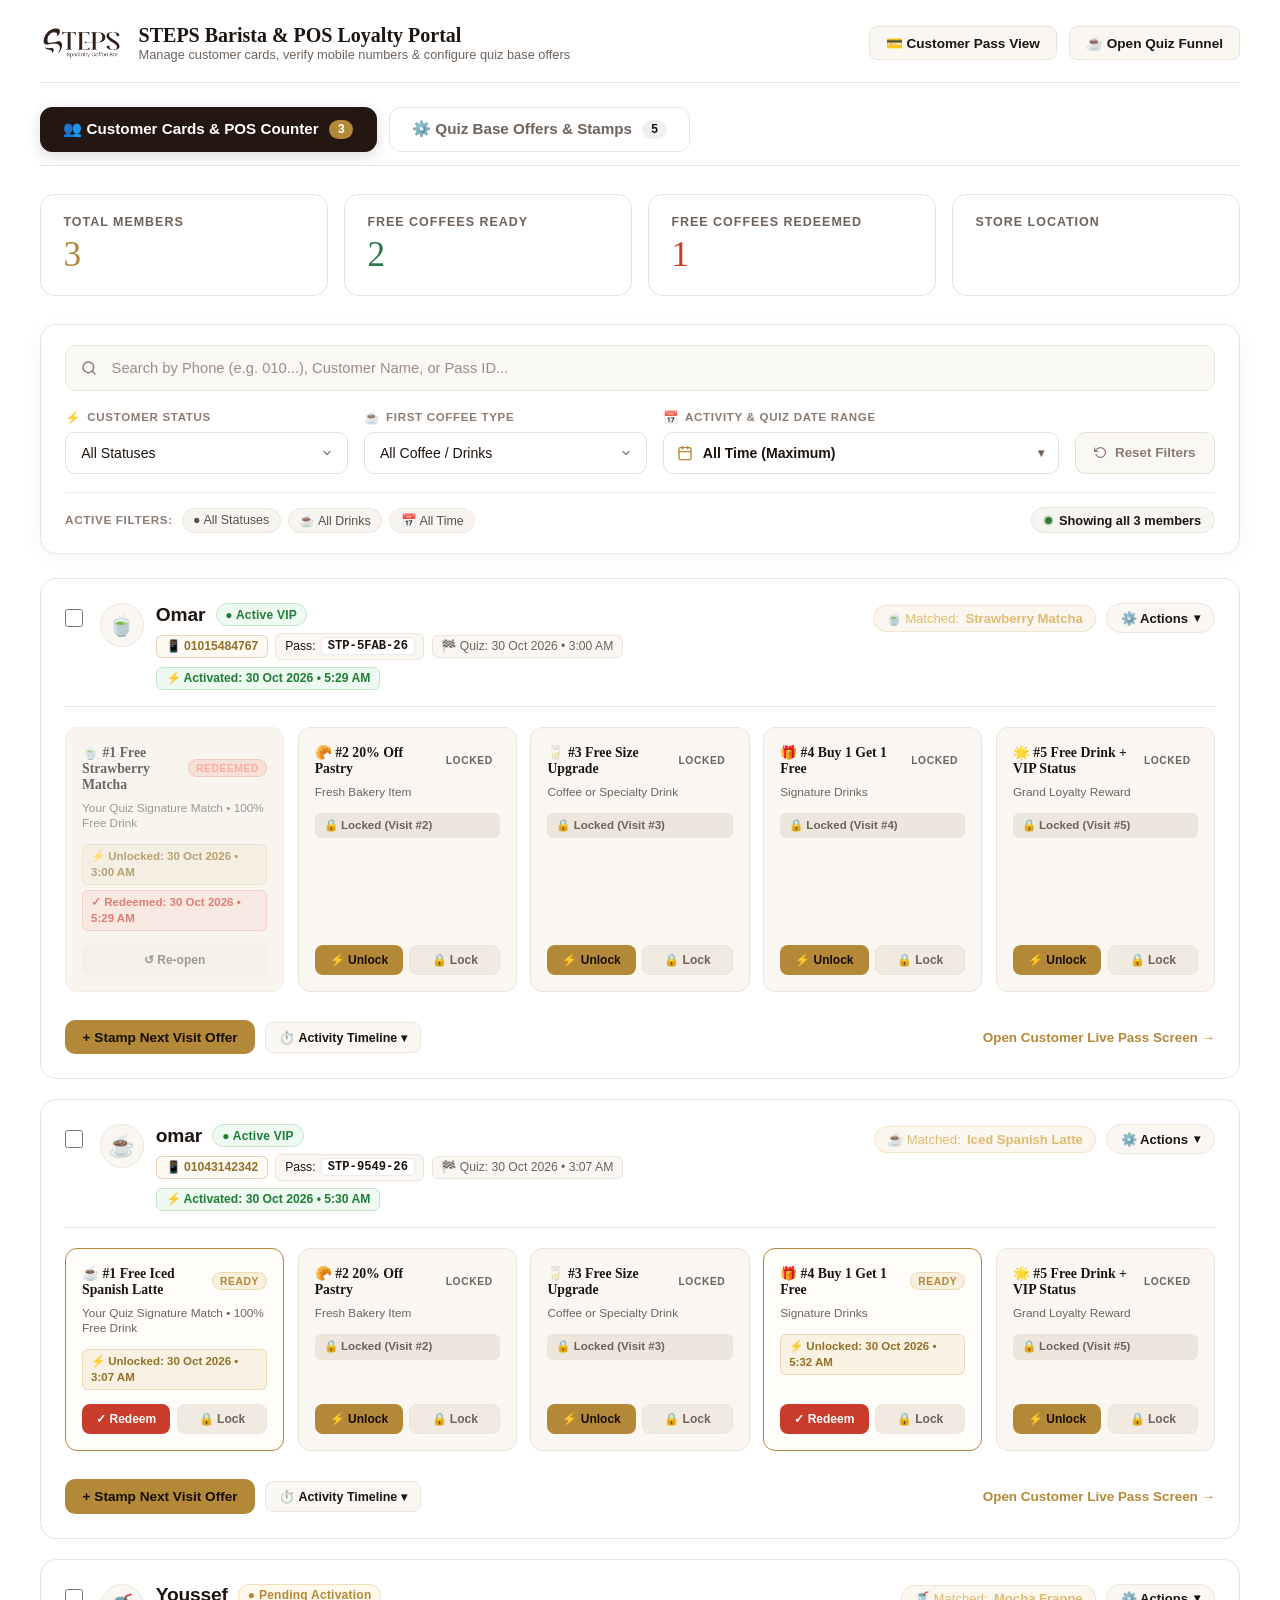
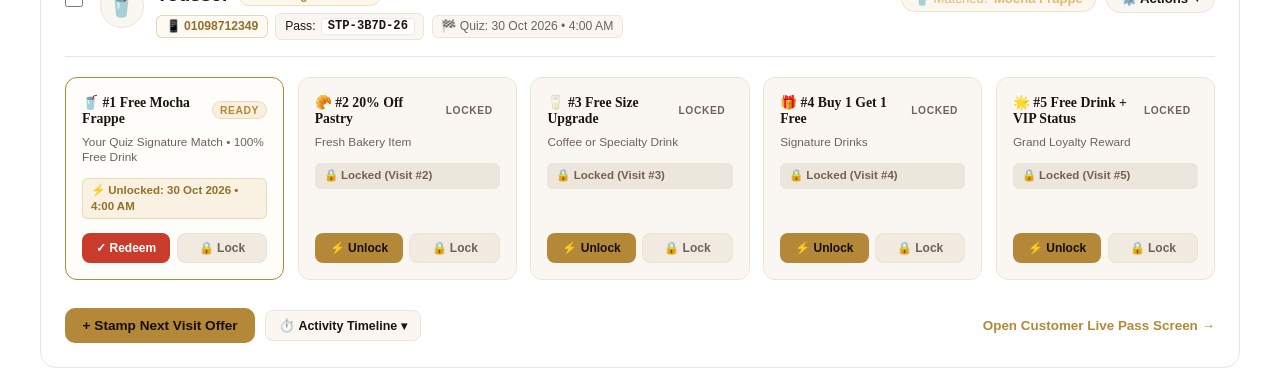
==== commit 1b3c424c: "feat: enable standalone GitHub Pages deployment with cloud storage adapter & relative link routing" ====
--- a/admin.html
+++ b/admin.html
@@ -7,6 +7,7 @@
     <meta name="theme-color" content="#ffffff">
     <title>Barista POS & Loyalty Admin | STEPS Coffee</title>
     <link rel="icon" type="image/png" href="assets/images/favicon.png">
+    <script src="assets/js/cloud-storage.js"></script>
     <style>
         :root {
             --bg: #ffffff;
@@ -2884,8 +2885,8 @@
             </div>
         </div>
         <div class="admin-top-actions">
-            <a href="/card" target="_blank" class="nav-btn">💳 Customer Pass View</a>
-            <a href="/quiz" target="_blank" class="nav-btn">☕ Open Quiz Funnel</a>
+            <a href="card.html" target="_blank" class="nav-btn">💳 Customer Pass View</a>
+            <a href="index.html" target="_blank" class="nav-btn">☕ Open Quiz Funnel</a>
         </div>
     </header>
 
@@ -3789,7 +3790,7 @@
                 membersList.innerHTML = `
                     <div class="empty-state">
                         <p style="font-size: 1.2rem; color: #fff; margin-bottom: .4rem;">No matching members found.</p>
-                        <p>Adjust your search, date range, or status filter, or take the quiz on <a href="/quiz" target="_blank" style="color: var(--gold);">/quiz</a>.</p>
+                        <p>Adjust your search, date range, or status filter, or take the quiz on <a href="index.html" target="_blank" style="color: var(--gold);">/quiz</a>.</p>
                     </div>
                 `;
                 return;
@@ -4074,7 +4075,7 @@
                                 ⏱️ Activity Timeline ▾
                             </button>
                         </div>
-                        <button class="btn-view-card" onclick="window.open('/card?phone=${encodeURIComponent(m.phone || '')}', '_blank')">
+                        <button class="btn-view-card" onclick="window.open('card.html?phone=${encodeURIComponent(m.phone || '')}', '_blank')">
                             Open Customer Live Pass Screen →
                         </button>
                     </div>
